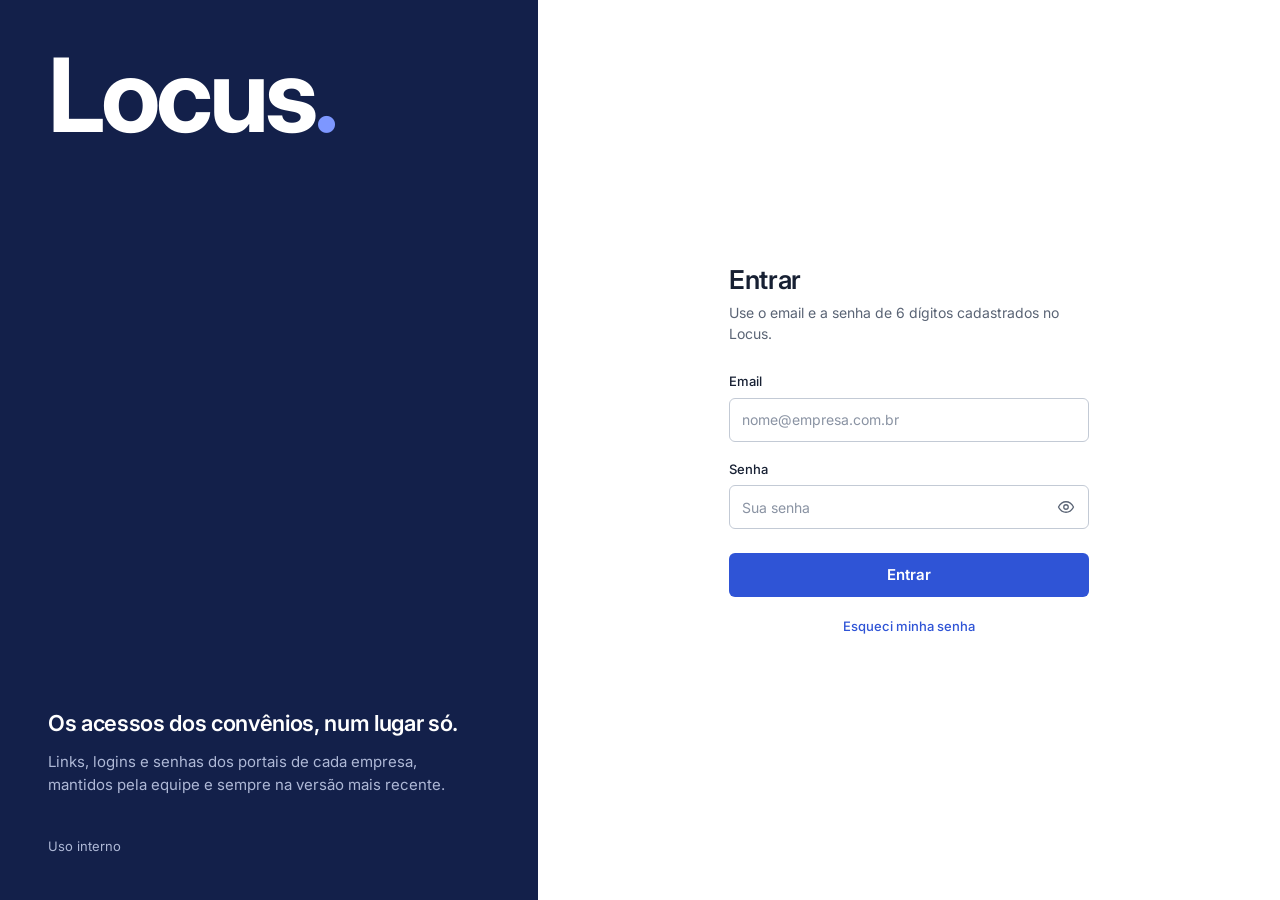
==== index.html @ 109dd5a6 "Add files via upload" ====
<!DOCTYPE html>
<html lang="pt-br">
<head>
  <meta charset="UTF-8" />
  <meta name="viewport" content="width=device-width, initial-scale=1" />
  <title>Entrar - Locus</title>
  <link rel="preconnect" href="https://fonts.googleapis.com">
  <link rel="preconnect" href="https://fonts.gstatic.com" crossorigin>
  <link href="https://fonts.googleapis.com/css2?family=Inter:wght@400;500;600;700&family=IBM+Plex+Mono:wght@400;500&display=swap" rel="stylesheet">
  <link rel="stylesheet" href="style.css" />
</head>

<body class="login-page">
  <aside class="auth-marca">
    <span class="logo">Locus<span class="logo-ponto">.</span></span>
    <div class="auth-marca-texto">
      <p class="auth-titulo">Os acessos dos convênios, num lugar só.</p>
      <p>Links, logins e senhas dos portais de cada empresa, mantidos pela equipe e sempre na versão mais recente.</p>
    </div>
    <p class="auth-rodape">Uso interno</p>
  </aside>

  <main class="auth-form">
    <div class="login-card">
      <h1>Entrar</h1>
      <p class="instrucao">Use o email e a senha de 6 dígitos cadastrados no Locus.</p>

      <label for="login">Email</label>
      <input type="email" id="login" placeholder="nome@empresa.com.br" autocomplete="username" />

      <label for="senha">Senha</label>
      <div class="senha-wrapper">
        <input type="password" id="senha" placeholder="Sua senha" autocomplete="current-password" />
        <button type="button" id="toggleSenha" class="olho" aria-label="Mostrar senha" aria-pressed="false">
            <svg class="icone-aberto" viewBox="0 0 24 24" fill="none" stroke="currentColor" stroke-width="1.7" stroke-linecap="round" stroke-linejoin="round" aria-hidden="true"><path d="M2 12s3.5-7 10-7 10 7 10 7-3.5 7-10 7S2 12 2 12z"/><circle cx="12" cy="12" r="3"/></svg>
            <svg class="icone-fechado" viewBox="0 0 24 24" fill="none" stroke="currentColor" stroke-width="1.7" stroke-linecap="round" stroke-linejoin="round" aria-hidden="true"><path d="M3 3l18 18"/><path d="M10.6 5.1A10.4 10.4 0 0 1 12 5c6.5 0 10 7 10 7a17.6 17.6 0 0 1-3.2 4.1M6.6 6.6C3.8 8.4 2 12 2 12s3.5 7 10 7a9.9 9.9 0 0 0 5.4-1.6"/><path d="M9.9 9.9a3 3 0 0 0 4.2 4.2"/></svg>
          </button>
      </div>

      <button id="btnEntrar" type="button" class="btn-primario">Entrar</button>
      <p id="msg" class="msg-feedback erro" role="alert" aria-live="assertive"></p>

      <a href="recuperar-senha.html" class="link-secundario">Esqueci minha senha</a>
    </div>
  </main>

  <script src="js/lib/supabase-2.116.0.js"></script>
  <script src="js/supabase.js"></script>
  <script src="js/login.js"></script>
</body>
</html>
---- style.css ----
/* =================================================================
   LOCUS — ESTILOS
   Um único sistema de cores, tipos e medidas para todas as telas.
   Os nomes de classe que o dashboard.js cria ou usa (btn-verde,
   chamado-item, status-badge, acesso-extra-card etc.) foram mantidos;
   só a aparência mudou.
================================================================= */

:root {
  /* Superfícies */
  --tinta:        #13204A;   /* sidebar e painel da marca */
  --tinta-2:      #1D2D63;   /* hover na sidebar */
  --tinta-texto:  #AEB8D6;   /* texto secundário sobre a tinta */
  --fundo:        #F4F6F9;   /* área de trabalho */
  --superficie:   #FFFFFF;
  --superficie-2: #F8F9FB;   /* faixas e cabeçalhos dentro de cartões */

  /* Linhas */
  --borda:        #DCE1E8;
  --borda-forte:  #C3CAD5;

  /* Texto */
  --texto:        #172033;
  --texto-2:      #5A6475;
  --texto-3:      #8A93A3;

  /* Marca e ação principal */
  --azul:         #2F54D6;
  --azul-escuro:  #2443B3;
  --azul-claro:   #EEF2FD;
  --azul-sobre-tinta: #7D97FF;

  /* Status (só para significado, nunca decoração) */
  --verde:        #177245;  --verde-fundo:    #E7F5EC;
  --ambar:        #975A00;  --ambar-fundo:    #FDF3DC;  --ambar-borda: #E9A23B;
  --vermelho:     #B42318;  --vermelho-fundo: #FDECEA;
  --cinza:        #555E6E;  --cinza-fundo:    #EEF0F3;

  /* Tipo */
  --fonte:  "Inter", system-ui, -apple-system, "Segoe UI", Roboto, sans-serif;
  --mono:   "IBM Plex Mono", ui-monospace, "SF Mono", Menlo, Consolas, monospace;

  /* Raios: hierarquia, não um valor só para tudo */
  --raio-p: 6px;    /* campos e botões */
  --raio-m: 10px;   /* cartões */
  --raio-g: 14px;   /* modais */

  --foco: 0 0 0 3px rgba(47, 84, 214, 0.28);
}

*, *::before, *::after { box-sizing: border-box; }

html { -webkit-text-size-adjust: 100%; }

body {
  margin: 0;
  font-family: var(--fonte);
  font-size: 14px;
  line-height: 1.5;
  color: var(--texto);
  background: var(--fundo);
  -webkit-font-smoothing: antialiased;
}

h1, h2, h3 { margin: 0; font-weight: 600; letter-spacing: -0.01em; line-height: 1.25; }

a { color: var(--azul); }

[hidden] { display: none !important; }

:focus-visible { outline: none; box-shadow: var(--foco); }

.visualmente-oculto {
  position: absolute; width: 1px; height: 1px; overflow: hidden;
  clip: rect(0 0 0 0); white-space: nowrap;
}

/* =================================================================
   LOGO
================================================================= */
.logo {
  font-family: var(--fonte);
  font-weight: 700;
  letter-spacing: -0.04em;
  line-height: 1;
  color: #fff;
  text-decoration: none;
}
.logo-ponto { color: var(--azul-sobre-tinta); }

/* =================================================================
   CAMPOS DE FORMULÁRIO (todas as telas)
================================================================= */
input[type="text"],
input[type="email"],
input[type="password"],
select,
textarea {
  width: 100%;
  min-height: 40px;
  padding: 9px 12px;
  font: inherit;
  font-size: 14px;
  color: var(--texto);
  background-color: var(--superficie);
  border: 1px solid var(--borda-forte);
  border-radius: var(--raio-p);
  transition: border-color .15s ease, box-shadow .15s ease;
}
textarea { resize: vertical; line-height: 1.45; }

input::placeholder, textarea::placeholder { color: var(--texto-3); }

input:hover:not(:disabled),
select:hover:not(:disabled),
textarea:hover:not(:disabled) { border-color: var(--texto-3); }

input:focus, select:focus, textarea:focus {
  outline: none;
  border-color: var(--azul);
  box-shadow: var(--foco);
}

input:disabled, select:disabled, textarea:disabled {
  background-color: var(--superficie-2);
  color: var(--texto-3);
  cursor: not-allowed;
}

select {
  cursor: pointer;
  -webkit-appearance: none;
  appearance: none;
  padding-right: 36px;
  background-image: url("data:image/svg+xml;utf8,<svg xmlns='http://www.w3.org/2000/svg' width='12' height='8' viewBox='0 0 12 8'><path d='M1 1.5l5 5 5-5' stroke='%235A6475' stroke-width='1.6' fill='none' stroke-linecap='round' stroke-linejoin='round'/></svg>");
  background-repeat: no-repeat;
  background-position: right 12px center;
}

input[type="checkbox"] {
  width: 16px; height: 16px; margin: 0;
  accent-color: var(--azul);
  cursor: pointer;
}

label { font-size: 13px; font-weight: 500; color: var(--texto); }

/* =================================================================
   BOTÕES
   Os nomes antigos continuam (o JS cria botões com eles):
   .btn-verde    → ação principal (agora azul da marca)
   .btn-cinza    → ação neutra (branco com borda)
   .btn-vermelho → ação destrutiva (contorno vermelho)
================================================================= */
.btn-verde,
.btn-cinza,
.btn-vermelho,
.btn-primario {
  display: inline-flex;
  align-items: center;
  justify-content: center;
  gap: 6px;
  min-height: 40px;
  padding: 0 16px;
  font: inherit;
  font-size: 14px;
  font-weight: 600;
  border-radius: var(--raio-p);
  border: 1px solid transparent;
  cursor: pointer;
  white-space: nowrap;
  transition: background-color .15s ease, border-color .15s ease, color .15s ease;
}

.btn-verde,
.btn-primario {
  background-color: var(--azul);
  color: #fff;
}
.btn-verde:hover:not(:disabled),
.btn-primario:hover:not(:disabled) { background-color: var(--azul-escuro); }

.btn-cinza {
  background-color: var(--superficie);
  color: var(--texto);
  border-color: var(--borda-forte);
}
.btn-cinza:hover:not(:disabled) { background-color: var(--superficie-2); border-color: var(--texto-3); }

.btn-vermelho {
  background-color: var(--superficie);
  color: var(--vermelho);
  border-color: #EBB6B0;
}
.btn-vermelho:hover:not(:disabled) { background-color: var(--vermelho-fundo); border-color: var(--vermelho); }

.btn-verde:disabled,
.btn-primario:disabled,
.btn-cinza:disabled,
.btn-vermelho:disabled {
  background-color: var(--cinza-fundo);
  color: var(--texto-3);
  border-color: transparent;
  cursor: not-allowed;
}

.btn-small { min-height: 32px; padding: 0 12px; font-size: 13px; }

/* Onde o JS cria vários .btn-verde juntos, só o primeiro fica como ação
   principal; os demais viram secundários para não competir entre si. */
.chamado-acoes .btn-verde ~ .btn-verde,
.subsecao-header .btn-verde,
.btn-solicitar-extra.btn-verde {
  background-color: var(--superficie);
  color: var(--texto);
  border-color: var(--borda-forte);
}
.chamado-acoes .btn-verde ~ .btn-verde:hover:not(:disabled),
.subsecao-header .btn-verde:hover:not(:disabled),
.btn-solicitar-extra.btn-verde:hover:not(:disabled) {
  background-color: var(--superficie-2);
  border-color: var(--texto-3);
}

/* Botão só com ícone, para copiar */
.btn-copy {
  display: inline-flex;
  align-items: center;
  justify-content: center;
  position: relative;
  width: 32px;
  height: 32px;
  padding: 0;
  color: var(--texto-2);
  background: transparent;
  border: 1px solid transparent;
  border-radius: var(--raio-p);
  cursor: pointer;
  transition: background-color .15s ease, color .15s ease;
}
.btn-copy:hover:not(:disabled) { background: var(--cinza-fundo); color: var(--texto); }
.btn-copy:disabled { opacity: .4; cursor: not-allowed; }
.btn-copy .icon-copy { width: 17px; height: 17px; }

/* Confirmação de cópia (classe posta pelo layout.js) */
.btn-copy.copiado { color: var(--verde); background: var(--verde-fundo); }
.btn-copy.copiado::after {
  content: "Copiado";
  position: absolute;
  bottom: calc(100% + 6px);
  right: 0;
  padding: 3px 8px;
  font-size: 12px;
  font-weight: 500;
  color: #fff;
  background: var(--tinta);
  border-radius: 4px;
  white-space: nowrap;
  pointer-events: none;
}

/* Link com cara de botão de texto (voltar, cancelar revisão) */
.link-secundario,
.link-cancelar {
  display: inline;
  padding: 0;
  font: inherit;
  font-size: 13px;
  font-weight: 500;
  color: var(--azul);
  background: none;
  border: none;
  text-decoration: none;
  cursor: pointer;
}
.link-secundario:hover,
.link-cancelar:hover { text-decoration: underline; }
.link-cancelar { margin-left: 6px; }

/* =================================================================
   MENSAGENS
================================================================= */
.painel-aviso { color: var(--texto-2); font-size: 13px; margin: 0; }

.msg-feedback {
  margin: 12px 0 0;
  font-size: 13px;
  font-weight: 500;
  color: var(--verde);
  min-height: 18px;
}
.msg-feedback.erro { color: var(--vermelho); }
.msg-feedback:empty { min-height: 0; margin: 0; }

.obrigatorio { color: var(--vermelho); }

/* =================================================================
   LOGIN E TELAS DE SENHA — layout dividido
================================================================= */
.login-page {
  min-height: 100vh;
  min-height: 100dvh;
  display: grid;
  grid-template-columns: minmax(340px, 42%) 1fr;
  background: var(--superficie);
}

.auth-marca {
  display: flex;
  flex-direction: column;
  gap: 40px;
  padding: 44px 48px;
  background: var(--tinta);
  color: #fff;
}
.auth-marca-texto { max-width: 26rem; margin-top: auto; }
.auth-titulo {
  margin: 0 0 12px;
  font-size: 22px;
  font-weight: 600;
  line-height: 1.3;
  letter-spacing: -0.015em;
}
.auth-marca-texto p:not(.auth-titulo) {
  margin: 0;
  font-size: 15px;
  line-height: 1.55;
  color: var(--tinta-texto);
}
.auth-marca .logo { font-size: clamp(64px, 8vw, 116px); }
.auth-rodape { margin: 0; font-size: 13px; color: var(--tinta-texto); }

.auth-form {
  display: flex;
  align-items: center;
  justify-content: center;
  padding: 48px 24px;
}

.login-card { width: 100%; max-width: 360px; }

.login-card h1 { font-size: 26px; margin-bottom: 6px; }

.login-card .instrucao {
  margin: 0 0 28px;
  font-size: 14px;
  color: var(--texto-2);
}

.login-card label,
.login-card .campo-pin-label {
  display: block;
  margin: 18px 0 6px;
}
.login-card label:first-of-type { margin-top: 0; }

.login-card input { min-height: 44px; }

.login-card .btn-primario {
  width: 100%;
  min-height: 44px;
  margin-top: 24px;
  font-size: 15px;
}

.login-card .link-secundario {
  display: block;
  margin: 20px auto 0;
  text-align: center;
}

/* Campo de senha com botão de mostrar/ocultar */
.senha-wrapper { position: relative; }
.senha-wrapper input { padding-right: 46px; }

.olho {
  position: absolute;
  top: 50%;
  right: 6px;
  transform: translateY(-50%);
  display: inline-flex;
  align-items: center;
  justify-content: center;
  width: 34px;
  height: 34px;
  padding: 0;
  color: var(--texto-2);
  background: none;
  border: none;
  border-radius: var(--raio-p);
  cursor: pointer;
}
.olho:hover { background: var(--cinza-fundo); color: var(--texto); }
.olho svg { width: 18px; height: 18px; }
.olho .icone-fechado { display: none; }
.olho[aria-pressed="true"] .icone-aberto { display: none; }
.olho[aria-pressed="true"] .icone-fechado { display: block; }

/* PIN de 6 dígitos */
.login-card input.campo-pin {
  font-family: var(--mono);
  font-size: 20px;
  font-weight: 500;
  letter-spacing: 10px;
  text-indent: 10px;
  text-align: center;
}
.login-card input.campo-pin::placeholder { letter-spacing: 10px; color: var(--borda-forte); }

@media (max-width: 820px) {
  .login-page { grid-template-columns: 1fr; grid-template-rows: auto 1fr; }
  .auth-marca { padding: 22px 24px; flex-direction: row; align-items: center; }
  .auth-marca .logo { font-size: 34px; }
  .auth-marca-texto { display: none; }
  .auth-form { align-items: flex-start; padding: 36px 20px 48px; }
}

/* =================================================================
   DASHBOARD — estrutura
================================================================= */
.dashboard-page {
  display: grid;
  grid-template-columns: 236px minmax(0, 1fr);
  min-height: 100vh;
  min-height: 100dvh;
}

/* ---------- Sidebar ---------- */
.sidebar {
  position: sticky;
  top: 0;
  height: 100vh;
  height: 100dvh;
  display: flex;
  flex-direction: column;
  padding: 22px 14px 16px;
  background: var(--tinta);
  color: #fff;
}
.sidebar .logo { font-size: 30px; padding: 0 10px; margin-bottom: 32px; display: inline-block; }

.sidebar-nav { display: flex; flex-direction: column; gap: 2px; }

.nav-item {
  display: flex;
  align-items: center;
  gap: 10px;
  padding: 9px 10px;
  font-size: 14px;
  font-weight: 500;
  color: var(--tinta-texto);
  text-decoration: none;
  border-radius: var(--raio-p);
  transition: background-color .15s ease, color .15s ease;
}
.nav-item svg { width: 18px; height: 18px; flex: none; }
.nav-item:hover { background: var(--tinta-2); color: #fff; }
.nav-item.ativo { background: rgba(255, 255, 255, 0.1); color: #fff; }

.nav-badge {
  margin-left: auto;
  min-width: 20px;
  padding: 1px 7px;
  font-size: 12px;
  font-weight: 600;
  text-align: center;
  color: #fff;
  background: var(--azul);
  border-radius: 999px;
}

.sidebar-usuario {
  margin-top: auto;
  display: flex;
  align-items: center;
  gap: 10px;
  padding: 14px 6px 0;
  border-top: 1px solid rgba(255, 255, 255, 0.1);
}
.avatar {
  display: inline-flex;
  align-items: center;
  justify-content: center;
  flex: none;
  width: 32px;
  height: 32px;
  font-size: 13px;
  font-weight: 600;
  color: var(--tinta);
  background: #C9D4F5;
  border-radius: 50%;
}
.avatar:empty { visibility: hidden; }
.sidebar-usuario-texto { min-width: 0; display: flex; flex-direction: column; }
.usuario-logado {
  font-size: 13px;
  font-weight: 600;
  color: #fff;
  overflow: hidden;
  text-overflow: ellipsis;
  white-space: nowrap;
}
.usuario-papel { font-size: 12px; color: var(--tinta-texto); }

.btn-sair {
  margin-left: auto;
  flex: none;
  padding: 6px 10px;
  font: inherit;
  font-size: 13px;
  font-weight: 500;
  color: var(--tinta-texto);
  background: none;
  border: 1px solid rgba(255, 255, 255, 0.16);
  border-radius: var(--raio-p);
  cursor: pointer;
}
.btn-sair:hover { color: #fff; border-color: rgba(255, 255, 255, 0.4); }

/* ---------- Área principal ---------- */
.dashboard-container {
  width: 100%;
  max-width: 980px;
  padding: 40px 48px 80px;
}

.secao { scroll-margin-top: 24px; }
.secao + .secao { margin-top: 56px; }

.secao-cabecalho {
  display: flex;
  align-items: flex-end;
  justify-content: space-between;
  gap: 16px;
  flex-wrap: wrap;
  margin-bottom: 24px;
}
.secao-titulo { font-size: 24px; }
.secao-cabecalho .painel-aviso { margin-top: 4px; max-width: 34rem; }

/* O botão de criar/solicitar cadastro fica no cabeçalho */
.caixa-cadastro-usuario { display: flex; }
.caixa-cadastro-usuario .btn-verde { min-height: 38px; }

/* =================================================================
   CONSULTA DE CONVÊNIOS
================================================================= */
.filtros-linha {
  display: grid;
  grid-template-columns: 1fr 1fr;
  gap: 16px;
  margin-bottom: 20px;
}
.filtro label { display: block; margin-bottom: 6px; }

/* A ficha do convênio: o único cartão da seção */
.dados-convenio {
  background: var(--superficie);
  border: 1px solid var(--borda);
  border-radius: var(--raio-m);
}

.convenio-cabecalho {
  display: flex;
  align-items: flex-start;
  justify-content: space-between;
  gap: 16px;
  padding: 22px 24px 18px;
}
.convenio-empresa {
  margin: 0 0 4px;
  font-size: 13px;
  font-weight: 500;
  color: var(--texto-2);
}
.convenio-nome { font-size: 22px; word-break: break-word; }

/* Estado vazio: antes de escolher o convênio */
.vazio-msg {
  display: none;
  padding: 48px 24px;
  text-align: center;
  color: var(--texto-2);
}
.vazio-msg svg { width: 28px; height: 28px; color: var(--texto-3); margin-bottom: 10px; }
.vazio-msg p { margin: 0 auto; max-width: 22rem; }
.dados-convenio.sem-selecao .vazio-msg { display: block; }
.dados-convenio.sem-selecao .convenio-cabecalho,
.dados-convenio.sem-selecao .acesso-principal { display: none; }

/* ---------- Linhas de credencial (card principal e acessos extras) ---------- */
.acesso-extra-card {
  background: var(--superficie);
  border: 1px solid var(--borda);
  border-radius: var(--raio-m);
  overflow: hidden;
}
.acesso-principal {
  border: 0;
  border-top: 1px solid var(--borda);
  border-radius: 0 0 var(--raio-m) var(--raio-m);
}

.acesso-extra-card > p:not(.acesso-extra-titulo) {
  display: grid;
  grid-template-columns: 7.5rem minmax(0, 1fr) 32px;
  align-items: center;
  gap: 12px;
  min-height: 52px;
  margin: 0;
  padding: 8px 16px 8px 24px;
  border-top: 1px solid var(--borda);
}
.acesso-extra-card > p:not(.acesso-extra-titulo):first-child,
.acesso-extra-titulo[hidden] + p { border-top: 0 !important; }

.acesso-extra-card > p > strong {
  font-size: 13px;
  font-weight: 500;
  color: var(--texto-2);
}

/* Login e senha em fonte monoespaçada: evita confundir l/1/I e O/0 */
.acesso-extra-card > p > span {
  font-family: var(--mono);
  font-size: 15px;
  color: var(--texto);
  word-break: break-all;
}
#outObservacao {
  font-family: var(--fonte);
  font-size: 14px;
  word-break: normal;
  color: var(--texto-2);
}

.acesso-extra-card > p > a,
#outLink {
  overflow: hidden;
  text-overflow: ellipsis;
  white-space: nowrap;
  font-weight: 500;
  color: var(--azul);
  text-decoration: none;
}
.acesso-extra-card > p > a:hover { text-decoration: underline; }

#outLink.link-desabilitado,
#outLink[aria-disabled="true"] {
  color: var(--texto-3);
  pointer-events: none;
  cursor: default;
}

.acesso-extra-titulo {
  margin: 0;
  padding: 12px 24px;
  font-size: 13px;
  font-weight: 600;
  color: var(--texto);
  background: var(--superficie-2);
}

.btn-solicitar-extra { margin: 4px 24px 16px; }

/* ---------- Outros acessos ---------- */
.outros-acessos { margin-top: 28px; }
.outros-titulo { font-size: 15px; margin-bottom: 12px; }
#listaOutrosAcessos { display: flex; flex-direction: column; gap: 12px; }

/* =================================================================
   PAINÉIS RECOLHÍVEIS (Chamados / Usuários)
================================================================= */
details.painel-admin > summary {
  list-style: none;
  cursor: pointer;
  display: flex;
  align-items: center;
  gap: 10px;
  padding: 4px 0;
  border-radius: var(--raio-p);
}
details.painel-admin > summary::-webkit-details-marker { display: none; }

details.painel-admin > summary h2 {
  display: inline-flex;
  align-items: center;
  gap: 10px;
  font-size: 20px;
}
details.painel-admin > summary::before {
  content: "";
  flex: none;
  width: 8px;
  height: 8px;
  margin: 0 4px 0 2px;
  border-right: 2px solid var(--texto-2);
  border-bottom: 2px solid var(--texto-2);
  transform: rotate(-45deg);
  transition: transform .15s ease;
}
details.painel-admin[open] > summary::before { transform: rotate(45deg); }
details.painel-admin > summary:hover h2 { color: var(--azul); }

.painel-corpo { padding-top: 16px; }
.painel-corpo > .painel-aviso { margin-bottom: 16px; }

.badge {
  min-width: 22px;
  padding: 2px 8px;
  font-size: 12px;
  font-weight: 600;
  text-align: center;
  color: #fff;
  background: var(--azul);
  border-radius: 999px;
}

@keyframes badge-pulso {
  0%   { box-shadow: 0 0 0 0 rgba(47, 84, 214, 0.5); }
  100% { box-shadow: 0 0 0 9px rgba(47, 84, 214, 0); }
}
.badge-novo { animation: badge-pulso 0.9s ease-out 2; }

/* ---------- Filtros de status ---------- */
.filtros-chamados {
  display: inline-flex;
  flex-wrap: wrap;
  gap: 2px;
  padding: 3px;
  margin-bottom: 16px;
  background: var(--cinza-fundo);
  border-radius: 8px;
}
.filtro-chamado {
  display: inline-flex;
  align-items: center;
  gap: 8px;
  padding: 6px 12px;
  font: inherit;
  font-size: 13px;
  font-weight: 500;
  color: var(--texto-2);
  background: transparent;
  border: 0;
  border-radius: var(--raio-p);
  cursor: pointer;
}
.filtro-chamado:hover { color: var(--texto); }
.filtro-chamado.ativo {
  color: var(--texto);
  background: var(--superficie);
  box-shadow: 0 1px 2px rgba(19, 32, 74, 0.12);
}
.filtro-contador {
  min-width: 18px;
  padding: 0 6px;
  font-size: 12px;
  font-variant-numeric: tabular-nums;
  text-align: center;
  color: var(--texto-2);
  background: rgba(19, 32, 74, 0.07);
  border-radius: 999px;
}
.filtro-chamado.ativo .filtro-contador { background: var(--azul-claro); color: var(--azul); }

/* ---------- Listas (chamados e usuários) ---------- */
.lista-chamados,
.lista-usuarios {
  background: var(--superficie);
  border: 1px solid var(--borda);
  border-radius: var(--raio-m);
  overflow: hidden;
}
.lista-chamados > .painel-aviso,
.lista-usuarios > .painel-aviso,
.lista-chamados > .msg-feedback,
.lista-usuarios > .msg-feedback { padding: 20px 24px; margin: 0; }

.chamado-item {
  display: flex;
  align-items: flex-start;
  justify-content: space-between;
  gap: 20px;
  flex-wrap: wrap;
  padding: 16px 20px 16px 24px;
}
.chamado-item + .chamado-item { border-top: 1px solid var(--borda); }
.lista-usuarios .chamado-item { align-items: center; padding-top: 12px; padding-bottom: 12px; }

.chamado-info { min-width: 0; flex: 1 1 320px; }
.chamado-info p { margin: 0 0 4px; font-size: 14px; }
.chamado-info p:last-child { margin-bottom: 0; }

.chamado-diff { color: var(--texto); font-size: 13px !important; }
.chamado-data { color: var(--texto-3); font-size: 12px !important; margin-top: 8px !important; }

.chamado-acoes {
  display: flex;
  align-items: center;
  gap: 8px;
  flex-wrap: wrap;
}

.chamado-tipo-selo,
.chamado-acesso-titulo {
  display: inline-block;
  margin: 4px 6px 6px 0 !important;
  padding: 1px 8px;
  font-size: 12px !important;
  font-weight: 500;
  border-radius: 4px;
}
.chamado-tipo-selo.tipo-edicao        { background: var(--cinza-fundo); color: var(--cinza); }
.chamado-tipo-selo.tipo-novo_convenio { background: var(--verde-fundo); color: var(--verde); }
.chamado-tipo-selo.tipo-novo_acesso   { background: var(--azul-claro);  color: var(--azul); }
.chamado-acesso-titulo { background: transparent; color: var(--texto-2); border: 1px solid var(--borda); }

.chamado-justificativa { color: var(--texto-2) !important; font-size: 13px !important; }
.chamado-recusa        { color: var(--vermelho) !important; font-size: 13px !important; }

.status-badge {
  display: inline-flex;
  align-items: center;
  gap: 6px;
  padding: 3px 10px 3px 8px;
  font-size: 12px;
  font-weight: 600;
  border-radius: 999px;
  white-space: nowrap;
}
.status-badge::before {
  content: "";
  width: 6px;
  height: 6px;
  border-radius: 50%;
  background: currentColor;
}
.status-badge.status-aberto    { background: var(--ambar-fundo); color: var(--ambar); }
.status-badge.status-concluido { background: var(--verde-fundo); color: var(--verde); }
.status-badge.status-recusado  { background: var(--cinza-fundo); color: var(--cinza); }

.select-tipo-usuario { width: auto; min-height: 34px; font-size: 13px; }

/* =================================================================
   MODAIS
================================================================= */
.modal-overlay {
  position: fixed;
  inset: 0;
  z-index: 1000;
  display: flex;
  align-items: center;
  justify-content: center;
  padding: 20px;
  background: rgba(19, 32, 74, 0.45);
}

.modal-card {
  width: 420px;
  max-width: 100%;
  max-height: 90vh;
  overflow-y: auto;
  padding: 28px;
  background: var(--superficie);
  border-radius: var(--raio-g);
  box-shadow: 0 24px 60px rgba(19, 32, 74, 0.28);
}
.modal-card-xl { width: 820px; }
.modal-card-largo { width: 520px; }

.modal-card h2 { font-size: 20px; margin-bottom: 8px; }
.modal-card > .painel-aviso { margin-bottom: 16px; line-height: 1.6; }

.modal-header {
  display: flex;
  align-items: flex-start;
  justify-content: space-between;
  gap: 12px;
  margin-bottom: 6px;
}
.modal-header h2 { margin: 0; }

.modal-fechar {
  flex: none;
  width: 32px;
  height: 32px;
  margin: -4px -6px 0 0;
  font-size: 22px;
  line-height: 1;
  color: var(--texto-2);
  background: none;
  border: 0;
  border-radius: var(--raio-p);
  cursor: pointer;
}
.modal-fechar:hover { background: var(--cinza-fundo); color: var(--texto); }

.modal-campo { margin-bottom: 16px; }
.modal-campo > label:not(.checkbox-label) { display: block; margin-bottom: 6px; }

.checkbox-label {
  display: flex;
  align-items: center;
  gap: 8px;
  margin-bottom: 8px;
  cursor: pointer;
}
.valor-atual { font-weight: 400; font-size: 12px; color: var(--texto-3); }

.modal-botoes,
.caixa-botoes-linha {
  display: flex;
  flex-wrap: wrap;
  justify-content: flex-end;
  gap: 10px;
  margin-top: 24px;
  padding-top: 20px;
  border-top: 1px solid var(--borda);
}
/* Excluir fica sozinho à esquerda, longe do Salvar */
.caixa-botoes-linha #btnExcluirConvenio { order: -1; margin-right: auto; }
.caixa-botoes-linha #btnSalvarConvenio,
.caixa-botoes-linha #btnCriarConvenio { order: 2; }

.form-grid,
.modal-form-grid {
  display: grid;
  grid-template-columns: 1fr 1fr;
  gap: 16px 20px;
  margin-top: 8px;
}
.modal-form-grid { gap: 0 20px; }
.campo { display: flex; flex-direction: column; }
.campo label { margin-bottom: 6px; }
.campo-full,
.modal-campo-full,
.modal-form-grid .modal-campo-full { grid-column: 1 / -1; }

.campo-maiusculo { text-transform: uppercase; }

/* Acessos adicionais nos modais */
.subsecao-acessos {
  margin-top: 28px;
  padding-top: 20px;
  border-top: 1px solid var(--borda);
}
.subsecao-header {
  display: flex;
  align-items: center;
  justify-content: space-between;
  gap: 12px;
  margin-bottom: 6px;
}
.subsecao-header h3 { font-size: 15px; }
.subsecao-acessos > .painel-aviso { margin-bottom: 14px; }

.acesso-extra-linha {
  display: grid;
  grid-template-columns: 1.1fr 1.3fr 1fr 1fr auto;
  gap: 8px;
  align-items: center;
  margin-bottom: 8px;
}
.acesso-extra-linha input { min-height: 36px; padding: 7px 10px; font-size: 13px; }

/* Revisão de chamado */
.aviso-revisao {
  margin: 0 0 18px;
  padding: 12px 14px;
  font-size: 13px;
  line-height: 1.55;
  color: var(--texto);
  background: var(--azul-claro);
  border: 1px solid #C9D4F5;
  border-radius: var(--raio-p);
}
.campo-alterando input,
.campo-alterando textarea,
.acesso-extra-linha input.ae-alterando {
  border-color: var(--ambar-borda) !important;
  background: #FFFBF2;
  box-shadow: 0 0 0 3px rgba(233, 162, 59, 0.2);
}
.campo-alterando label::after {
  content: " · pedido no chamado";
  font-weight: 400;
  font-size: 12px;
  color: var(--ambar);
}

/* Detecção no cadastro: convênio novo / acesso adicional / duplicado */
.cad-deteccao {
  margin: -4px 0 16px;
  padding: 10px 12px;
  font-size: 13px;
  border-radius: var(--raio-p);
  border: 1px solid transparent;
}
.cad-deteccao.cad-novo       { background: var(--verde-fundo); color: var(--verde); border-color: #BFE3CC; }
.cad-deteccao.cad-existente  { background: var(--azul-claro);  color: var(--azul);  border-color: #C9D4F5; }
.cad-deteccao.cad-duplicado  { background: var(--ambar-fundo); color: var(--ambar); border-color: #F1CD8C; }

/* =================================================================
   AVISO DE ATUALIZAÇÃO EM TEMPO REAL
================================================================= */
.aviso-atualizacao {
  position: fixed;
  right: 24px;
  bottom: 24px;
  z-index: 60;
  max-width: 340px;
  padding: 12px 16px;
  font-size: 13px;
  line-height: 1.45;
  color: #fff;
  background: var(--tinta);
  border-radius: var(--raio-m);
  box-shadow: 0 12px 32px rgba(19, 32, 74, 0.3);
  animation: aviso-entrada .2s ease-out;
}
@keyframes aviso-entrada {
  from { opacity: 0; transform: translateY(8px); }
  to   { opacity: 1; transform: none; }
}

hr { border: 0; border-top: 1px solid var(--borda); margin: 24px 0; }

/* =================================================================
   RESPONSIVO
================================================================= */
@media (max-width: 900px) {
  .dashboard-page { grid-template-columns: 1fr; }

  /* Sidebar vira barra no topo */
  .sidebar {
    position: sticky;
    z-index: 50;
    height: auto;
    flex-direction: row;
    align-items: center;
    gap: 12px;
    padding: 10px 14px;
  }
  .sidebar .logo { font-size: 24px; margin: 0; padding: 0 4px; }
  .sidebar-nav {
    flex-direction: row;
    flex: 1;
    min-width: 0;
    overflow-x: auto;
    scrollbar-width: none;
  }
  .nav-item { padding: 7px 10px; white-space: nowrap; }
  .nav-item svg { display: none; }
  .sidebar-usuario { margin: 0; padding: 0; border: 0; }
  .sidebar-usuario-texto, .avatar { display: none; }

  .secao { scroll-margin-top: 76px; }
  .dashboard-container { padding: 28px 20px 64px; }
}

@media (max-width: 640px) {
  .filtros-linha,
  .form-grid,
  .modal-form-grid { grid-template-columns: 1fr; }
  .acesso-extra-linha { grid-template-columns: 1fr; padding-bottom: 12px; border-bottom: 1px solid var(--borda); }
  .acesso-extra-card > p:not(.acesso-extra-titulo) {
    grid-template-columns: minmax(0, 1fr) 32px;
    row-gap: 2px;
    padding-left: 16px;
  }
  .acesso-extra-card > p > strong { grid-column: 1 / -1; }
  .convenio-cabecalho { flex-direction: column; padding: 18px 16px; }
  .acesso-extra-titulo { padding: 12px 16px; }
  .btn-solicitar-extra { margin: 4px 16px 16px; }
  .modal-card { padding: 22px 18px; }
  .caixa-botoes-linha #btnExcluirConvenio { margin-right: 0; }
  .aviso-atualizacao { left: 16px; right: 16px; max-width: none; }
}

@media (prefers-reduced-motion: reduce) {
  *, *::before, *::after { animation: none !important; transition: none !important; scroll-behavior: auto !important; }
}
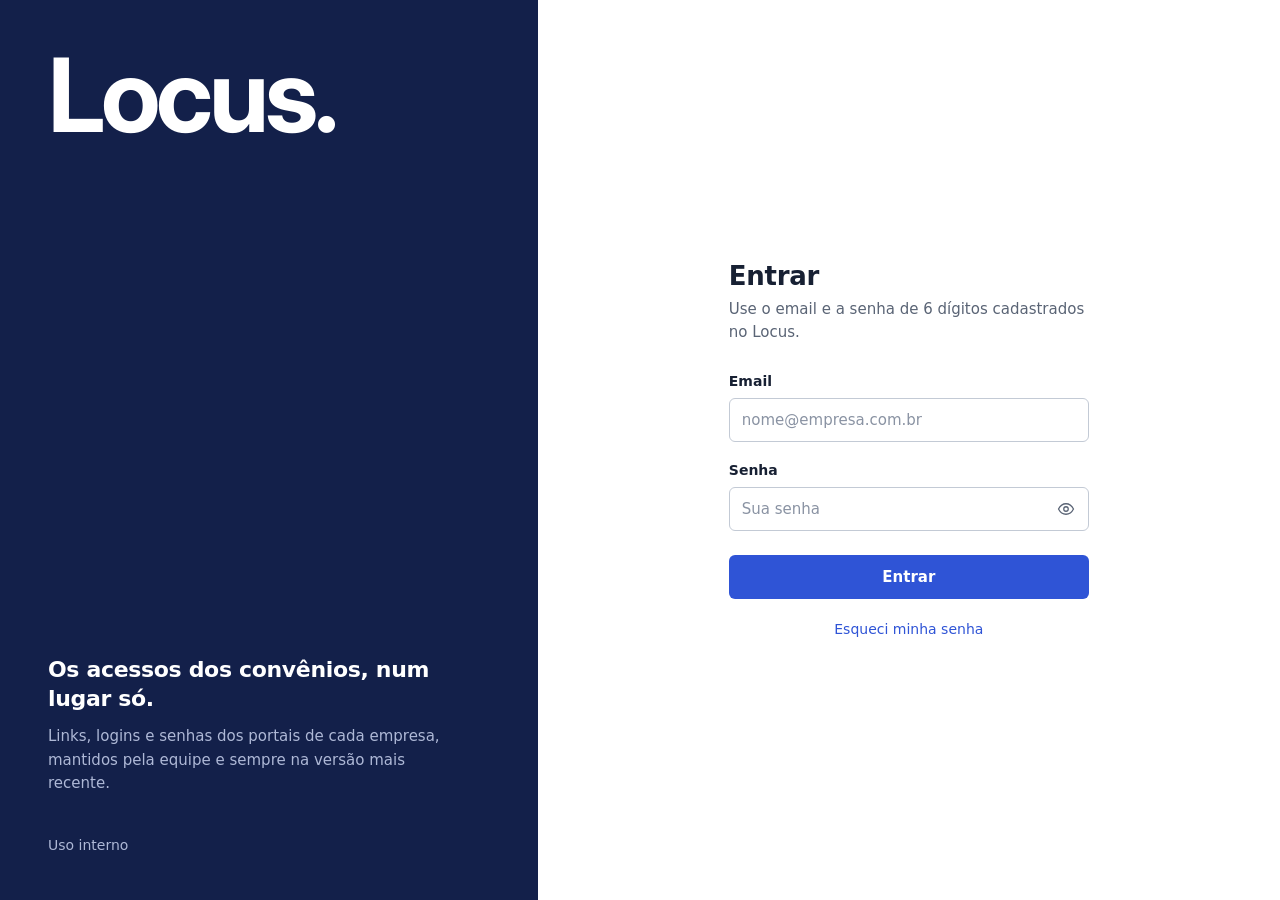
==== commit d35c5b27: "Add files via upload" ====
--- a/index.html
+++ b/index.html
@@ -1,51 +1,51 @@
-<!DOCTYPE html>
-<html lang="pt-br">
-<head>
-  <meta charset="UTF-8" />
-  <meta name="viewport" content="width=device-width, initial-scale=1" />
-  <title>Entrar - Locus</title>
-  <link rel="preconnect" href="https://fonts.googleapis.com">
-  <link rel="preconnect" href="https://fonts.gstatic.com" crossorigin>
-  <link href="https://fonts.googleapis.com/css2?family=Inter:wght@400;500;600;700&family=IBM+Plex+Mono:wght@400;500&display=swap" rel="stylesheet">
-  <link rel="stylesheet" href="style.css" />
-</head>
-
-<body class="login-page">
-  <aside class="auth-marca">
-    <span class="logo">Locus<span class="logo-ponto">.</span></span>
-    <div class="auth-marca-texto">
-      <p class="auth-titulo">Os acessos dos convênios, num lugar só.</p>
-      <p>Links, logins e senhas dos portais de cada empresa, mantidos pela equipe e sempre na versão mais recente.</p>
-    </div>
-    <p class="auth-rodape">Uso interno</p>
-  </aside>
-
-  <main class="auth-form">
-    <div class="login-card">
-      <h1>Entrar</h1>
-      <p class="instrucao">Use o email e a senha de 6 dígitos cadastrados no Locus.</p>
-
-      <label for="login">Email</label>
-      <input type="email" id="login" placeholder="nome@empresa.com.br" autocomplete="username" />
-
-      <label for="senha">Senha</label>
-      <div class="senha-wrapper">
-        <input type="password" id="senha" placeholder="Sua senha" autocomplete="current-password" />
-        <button type="button" id="toggleSenha" class="olho" aria-label="Mostrar senha" aria-pressed="false">
-            <svg class="icone-aberto" viewBox="0 0 24 24" fill="none" stroke="currentColor" stroke-width="1.7" stroke-linecap="round" stroke-linejoin="round" aria-hidden="true"><path d="M2 12s3.5-7 10-7 10 7 10 7-3.5 7-10 7S2 12 2 12z"/><circle cx="12" cy="12" r="3"/></svg>
-            <svg class="icone-fechado" viewBox="0 0 24 24" fill="none" stroke="currentColor" stroke-width="1.7" stroke-linecap="round" stroke-linejoin="round" aria-hidden="true"><path d="M3 3l18 18"/><path d="M10.6 5.1A10.4 10.4 0 0 1 12 5c6.5 0 10 7 10 7a17.6 17.6 0 0 1-3.2 4.1M6.6 6.6C3.8 8.4 2 12 2 12s3.5 7 10 7a9.9 9.9 0 0 0 5.4-1.6"/><path d="M9.9 9.9a3 3 0 0 0 4.2 4.2"/></svg>
-          </button>
-      </div>
-
-      <button id="btnEntrar" type="button" class="btn-primario">Entrar</button>
-      <p id="msg" class="msg-feedback erro" role="alert" aria-live="assertive"></p>
-
-      <a href="recuperar-senha.html" class="link-secundario">Esqueci minha senha</a>
-    </div>
-  </main>
-
-  <script src="js/lib/supabase-2.116.0.js"></script>
-  <script src="js/supabase.js"></script>
-  <script src="js/login.js"></script>
-</body>
-</html>
+<!DOCTYPE html>
+<html lang="pt-br">
+<head>
+  <meta charset="UTF-8" />
+  <meta name="viewport" content="width=device-width, initial-scale=1" />
+  <title>Entrar - Locus</title>
+  <link rel="preconnect" href="https://fonts.googleapis.com">
+  <link rel="preconnect" href="https://fonts.gstatic.com" crossorigin>
+  <link href="https://fonts.googleapis.com/css2?family=Inter:wght@400;500;600;700&family=IBM+Plex+Mono:wght@400;500&display=swap" rel="stylesheet">
+  <link rel="stylesheet" href="style.css" />
+</head>
+
+<body class="login-page">
+  <aside class="auth-marca">
+    <span class="logo">Locus<span class="logo-ponto">.</span></span>
+    <div class="auth-marca-texto">
+      <p class="auth-titulo">Os acessos dos convênios, num lugar só.</p>
+      <p>Links, logins e senhas dos portais de cada empresa, mantidos pela equipe e sempre na versão mais recente.</p>
+    </div>
+    <p class="auth-rodape">Uso interno</p>
+  </aside>
+
+  <main class="auth-form">
+    <div class="login-card">
+      <h1>Entrar</h1>
+      <p class="instrucao">Use o email e a senha de 6 dígitos cadastrados no Locus.</p>
+
+      <label for="login">Email</label>
+      <input type="email" id="login" placeholder="nome@empresa.com.br" autocomplete="username" />
+
+      <label for="senha">Senha</label>
+      <div class="senha-wrapper">
+        <input type="password" id="senha" placeholder="Sua senha" autocomplete="current-password" />
+        <button type="button" id="toggleSenha" class="olho" aria-label="Mostrar senha" aria-pressed="false">
+            <svg class="icone-aberto" viewBox="0 0 24 24" fill="none" stroke="currentColor" stroke-width="1.7" stroke-linecap="round" stroke-linejoin="round" aria-hidden="true"><path d="M2 12s3.5-7 10-7 10 7 10 7-3.5 7-10 7S2 12 2 12z"/><circle cx="12" cy="12" r="3"/></svg>
+            <svg class="icone-fechado" viewBox="0 0 24 24" fill="none" stroke="currentColor" stroke-width="1.7" stroke-linecap="round" stroke-linejoin="round" aria-hidden="true"><path d="M3 3l18 18"/><path d="M10.6 5.1A10.4 10.4 0 0 1 12 5c6.5 0 10 7 10 7a17.6 17.6 0 0 1-3.2 4.1M6.6 6.6C3.8 8.4 2 12 2 12s3.5 7 10 7a9.9 9.9 0 0 0 5.4-1.6"/><path d="M9.9 9.9a3 3 0 0 0 4.2 4.2"/></svg>
+          </button>
+      </div>
+
+      <button id="btnEntrar" type="button" class="btn-primario">Entrar</button>
+      <p id="msg" class="msg-feedback erro" role="alert" aria-live="assertive"></p>
+
+      <a href="recuperar-senha.html" class="link-secundario">Esqueci minha senha</a>
+    </div>
+  </main>
+
+  <script src="js/lib/supabase-2.116.0.js"></script>
+  <script src="js/supabase.js"></script>
+  <script src="js/login.js"></script>
+</body>
+</html>
--- a/style.css
+++ b/style.css
@@ -1,1083 +1,1433 @@
-/* =================================================================
-   LOCUS — ESTILOS
-   Um único sistema de cores, tipos e medidas para todas as telas.
-   Os nomes de classe que o dashboard.js cria ou usa (btn-verde,
-   chamado-item, status-badge, acesso-extra-card etc.) foram mantidos;
-   só a aparência mudou.
-================================================================= */
-
-:root {
-  /* Superfícies */
-  --tinta:        #13204A;   /* sidebar e painel da marca */
-  --tinta-2:      #1D2D63;   /* hover na sidebar */
-  --tinta-texto:  #AEB8D6;   /* texto secundário sobre a tinta */
-  --fundo:        #F4F6F9;   /* área de trabalho */
-  --superficie:   #FFFFFF;
-  --superficie-2: #F8F9FB;   /* faixas e cabeçalhos dentro de cartões */
-
-  /* Linhas */
-  --borda:        #DCE1E8;
-  --borda-forte:  #C3CAD5;
-
-  /* Texto */
-  --texto:        #172033;
-  --texto-2:      #5A6475;
-  --texto-3:      #8A93A3;
-
-  /* Marca e ação principal */
-  --azul:         #2F54D6;
-  --azul-escuro:  #2443B3;
-  --azul-claro:   #EEF2FD;
-  --azul-sobre-tinta: #7D97FF;
-
-  /* Status (só para significado, nunca decoração) */
-  --verde:        #177245;  --verde-fundo:    #E7F5EC;
-  --ambar:        #975A00;  --ambar-fundo:    #FDF3DC;  --ambar-borda: #E9A23B;
-  --vermelho:     #B42318;  --vermelho-fundo: #FDECEA;
-  --cinza:        #555E6E;  --cinza-fundo:    #EEF0F3;
-
-  /* Tipo */
-  --fonte:  "Inter", system-ui, -apple-system, "Segoe UI", Roboto, sans-serif;
-  --mono:   "IBM Plex Mono", ui-monospace, "SF Mono", Menlo, Consolas, monospace;
-
-  /* Raios: hierarquia, não um valor só para tudo */
-  --raio-p: 6px;    /* campos e botões */
-  --raio-m: 10px;   /* cartões */
-  --raio-g: 14px;   /* modais */
-
-  --foco: 0 0 0 3px rgba(47, 84, 214, 0.28);
-}
-
-*, *::before, *::after { box-sizing: border-box; }
-
-html { -webkit-text-size-adjust: 100%; }
-
-body {
-  margin: 0;
-  font-family: var(--fonte);
-  font-size: 14px;
-  line-height: 1.5;
-  color: var(--texto);
-  background: var(--fundo);
-  -webkit-font-smoothing: antialiased;
-}
-
-h1, h2, h3 { margin: 0; font-weight: 600; letter-spacing: -0.01em; line-height: 1.25; }
-
-a { color: var(--azul); }
-
-[hidden] { display: none !important; }
-
-:focus-visible { outline: none; box-shadow: var(--foco); }
-
-.visualmente-oculto {
-  position: absolute; width: 1px; height: 1px; overflow: hidden;
-  clip: rect(0 0 0 0); white-space: nowrap;
-}
-
-/* =================================================================
-   LOGO
-================================================================= */
-.logo {
-  font-family: var(--fonte);
-  font-weight: 700;
-  letter-spacing: -0.04em;
-  line-height: 1;
-  color: #fff;
-  text-decoration: none;
-}
-.logo-ponto { color: var(--azul-sobre-tinta); }
-
-/* =================================================================
-   CAMPOS DE FORMULÁRIO (todas as telas)
-================================================================= */
-input[type="text"],
-input[type="email"],
-input[type="password"],
-select,
-textarea {
-  width: 100%;
-  min-height: 40px;
-  padding: 9px 12px;
-  font: inherit;
-  font-size: 14px;
-  color: var(--texto);
-  background-color: var(--superficie);
-  border: 1px solid var(--borda-forte);
-  border-radius: var(--raio-p);
-  transition: border-color .15s ease, box-shadow .15s ease;
-}
-textarea { resize: vertical; line-height: 1.45; }
-
-input::placeholder, textarea::placeholder { color: var(--texto-3); }
-
-input:hover:not(:disabled),
-select:hover:not(:disabled),
-textarea:hover:not(:disabled) { border-color: var(--texto-3); }
-
-input:focus, select:focus, textarea:focus {
-  outline: none;
-  border-color: var(--azul);
-  box-shadow: var(--foco);
-}
-
-input:disabled, select:disabled, textarea:disabled {
-  background-color: var(--superficie-2);
-  color: var(--texto-3);
-  cursor: not-allowed;
-}
-
-select {
-  cursor: pointer;
-  -webkit-appearance: none;
-  appearance: none;
-  padding-right: 36px;
-  background-image: url("data:image/svg+xml;utf8,<svg xmlns='http://www.w3.org/2000/svg' width='12' height='8' viewBox='0 0 12 8'><path d='M1 1.5l5 5 5-5' stroke='%235A6475' stroke-width='1.6' fill='none' stroke-linecap='round' stroke-linejoin='round'/></svg>");
-  background-repeat: no-repeat;
-  background-position: right 12px center;
-}
-
-input[type="checkbox"] {
-  width: 16px; height: 16px; margin: 0;
-  accent-color: var(--azul);
-  cursor: pointer;
-}
-
-label { font-size: 13px; font-weight: 500; color: var(--texto); }
-
-/* =================================================================
-   BOTÕES
-   Os nomes antigos continuam (o JS cria botões com eles):
-   .btn-verde    → ação principal (agora azul da marca)
-   .btn-cinza    → ação neutra (branco com borda)
-   .btn-vermelho → ação destrutiva (contorno vermelho)
-================================================================= */
-.btn-verde,
-.btn-cinza,
-.btn-vermelho,
-.btn-primario {
-  display: inline-flex;
-  align-items: center;
-  justify-content: center;
-  gap: 6px;
-  min-height: 40px;
-  padding: 0 16px;
-  font: inherit;
-  font-size: 14px;
-  font-weight: 600;
-  border-radius: var(--raio-p);
-  border: 1px solid transparent;
-  cursor: pointer;
-  white-space: nowrap;
-  transition: background-color .15s ease, border-color .15s ease, color .15s ease;
-}
-
-.btn-verde,
-.btn-primario {
-  background-color: var(--azul);
-  color: #fff;
-}
-.btn-verde:hover:not(:disabled),
-.btn-primario:hover:not(:disabled) { background-color: var(--azul-escuro); }
-
-.btn-cinza {
-  background-color: var(--superficie);
-  color: var(--texto);
-  border-color: var(--borda-forte);
-}
-.btn-cinza:hover:not(:disabled) { background-color: var(--superficie-2); border-color: var(--texto-3); }
-
-.btn-vermelho {
-  background-color: var(--superficie);
-  color: var(--vermelho);
-  border-color: #EBB6B0;
-}
-.btn-vermelho:hover:not(:disabled) { background-color: var(--vermelho-fundo); border-color: var(--vermelho); }
-
-.btn-verde:disabled,
-.btn-primario:disabled,
-.btn-cinza:disabled,
-.btn-vermelho:disabled {
-  background-color: var(--cinza-fundo);
-  color: var(--texto-3);
-  border-color: transparent;
-  cursor: not-allowed;
-}
-
-.btn-small { min-height: 32px; padding: 0 12px; font-size: 13px; }
-
-/* Onde o JS cria vários .btn-verde juntos, só o primeiro fica como ação
-   principal; os demais viram secundários para não competir entre si. */
-.chamado-acoes .btn-verde ~ .btn-verde,
-.subsecao-header .btn-verde,
-.btn-solicitar-extra.btn-verde {
-  background-color: var(--superficie);
-  color: var(--texto);
-  border-color: var(--borda-forte);
-}
-.chamado-acoes .btn-verde ~ .btn-verde:hover:not(:disabled),
-.subsecao-header .btn-verde:hover:not(:disabled),
-.btn-solicitar-extra.btn-verde:hover:not(:disabled) {
-  background-color: var(--superficie-2);
-  border-color: var(--texto-3);
-}
-
-/* Botão só com ícone, para copiar */
-.btn-copy {
-  display: inline-flex;
-  align-items: center;
-  justify-content: center;
-  position: relative;
-  width: 32px;
-  height: 32px;
-  padding: 0;
-  color: var(--texto-2);
-  background: transparent;
-  border: 1px solid transparent;
-  border-radius: var(--raio-p);
-  cursor: pointer;
-  transition: background-color .15s ease, color .15s ease;
-}
-.btn-copy:hover:not(:disabled) { background: var(--cinza-fundo); color: var(--texto); }
-.btn-copy:disabled { opacity: .4; cursor: not-allowed; }
-.btn-copy .icon-copy { width: 17px; height: 17px; }
-
-/* Confirmação de cópia (classe posta pelo layout.js) */
-.btn-copy.copiado { color: var(--verde); background: var(--verde-fundo); }
-.btn-copy.copiado::after {
-  content: "Copiado";
-  position: absolute;
-  bottom: calc(100% + 6px);
-  right: 0;
-  padding: 3px 8px;
-  font-size: 12px;
-  font-weight: 500;
-  color: #fff;
-  background: var(--tinta);
-  border-radius: 4px;
-  white-space: nowrap;
-  pointer-events: none;
-}
-
-/* Link com cara de botão de texto (voltar, cancelar revisão) */
-.link-secundario,
-.link-cancelar {
-  display: inline;
-  padding: 0;
-  font: inherit;
-  font-size: 13px;
-  font-weight: 500;
-  color: var(--azul);
-  background: none;
-  border: none;
-  text-decoration: none;
-  cursor: pointer;
-}
-.link-secundario:hover,
-.link-cancelar:hover { text-decoration: underline; }
-.link-cancelar { margin-left: 6px; }
-
-/* =================================================================
-   MENSAGENS
-================================================================= */
-.painel-aviso { color: var(--texto-2); font-size: 13px; margin: 0; }
-
-.msg-feedback {
-  margin: 12px 0 0;
-  font-size: 13px;
-  font-weight: 500;
-  color: var(--verde);
-  min-height: 18px;
-}
-.msg-feedback.erro { color: var(--vermelho); }
-.msg-feedback:empty { min-height: 0; margin: 0; }
-
-.obrigatorio { color: var(--vermelho); }
-
-/* =================================================================
-   LOGIN E TELAS DE SENHA — layout dividido
-================================================================= */
-.login-page {
-  min-height: 100vh;
-  min-height: 100dvh;
-  display: grid;
-  grid-template-columns: minmax(340px, 42%) 1fr;
-  background: var(--superficie);
-}
-
-.auth-marca {
-  display: flex;
-  flex-direction: column;
-  gap: 40px;
-  padding: 44px 48px;
-  background: var(--tinta);
-  color: #fff;
-}
-.auth-marca-texto { max-width: 26rem; margin-top: auto; }
-.auth-titulo {
-  margin: 0 0 12px;
-  font-size: 22px;
-  font-weight: 600;
-  line-height: 1.3;
-  letter-spacing: -0.015em;
-}
-.auth-marca-texto p:not(.auth-titulo) {
-  margin: 0;
-  font-size: 15px;
-  line-height: 1.55;
-  color: var(--tinta-texto);
-}
-.auth-marca .logo { font-size: clamp(64px, 8vw, 116px); }
-.auth-rodape { margin: 0; font-size: 13px; color: var(--tinta-texto); }
-
-.auth-form {
-  display: flex;
-  align-items: center;
-  justify-content: center;
-  padding: 48px 24px;
-}
-
-.login-card { width: 100%; max-width: 360px; }
-
-.login-card h1 { font-size: 26px; margin-bottom: 6px; }
-
-.login-card .instrucao {
-  margin: 0 0 28px;
-  font-size: 14px;
-  color: var(--texto-2);
-}
-
-.login-card label,
-.login-card .campo-pin-label {
-  display: block;
-  margin: 18px 0 6px;
-}
-.login-card label:first-of-type { margin-top: 0; }
-
-.login-card input { min-height: 44px; }
-
-.login-card .btn-primario {
-  width: 100%;
-  min-height: 44px;
-  margin-top: 24px;
-  font-size: 15px;
-}
-
-.login-card .link-secundario {
-  display: block;
-  margin: 20px auto 0;
-  text-align: center;
-}
-
-/* Campo de senha com botão de mostrar/ocultar */
-.senha-wrapper { position: relative; }
-.senha-wrapper input { padding-right: 46px; }
-
-.olho {
-  position: absolute;
-  top: 50%;
-  right: 6px;
-  transform: translateY(-50%);
-  display: inline-flex;
-  align-items: center;
-  justify-content: center;
-  width: 34px;
-  height: 34px;
-  padding: 0;
-  color: var(--texto-2);
-  background: none;
-  border: none;
-  border-radius: var(--raio-p);
-  cursor: pointer;
-}
-.olho:hover { background: var(--cinza-fundo); color: var(--texto); }
-.olho svg { width: 18px; height: 18px; }
-.olho .icone-fechado { display: none; }
-.olho[aria-pressed="true"] .icone-aberto { display: none; }
-.olho[aria-pressed="true"] .icone-fechado { display: block; }
-
-/* PIN de 6 dígitos */
-.login-card input.campo-pin {
-  font-family: var(--mono);
-  font-size: 20px;
-  font-weight: 500;
-  letter-spacing: 10px;
-  text-indent: 10px;
-  text-align: center;
-}
-.login-card input.campo-pin::placeholder { letter-spacing: 10px; color: var(--borda-forte); }
-
-@media (max-width: 820px) {
-  .login-page { grid-template-columns: 1fr; grid-template-rows: auto 1fr; }
-  .auth-marca { padding: 22px 24px; flex-direction: row; align-items: center; }
-  .auth-marca .logo { font-size: 34px; }
-  .auth-marca-texto { display: none; }
-  .auth-form { align-items: flex-start; padding: 36px 20px 48px; }
-}
-
-/* =================================================================
-   DASHBOARD — estrutura
-================================================================= */
-.dashboard-page {
-  display: grid;
-  grid-template-columns: 236px minmax(0, 1fr);
-  min-height: 100vh;
-  min-height: 100dvh;
-}
-
-/* ---------- Sidebar ---------- */
-.sidebar {
-  position: sticky;
-  top: 0;
-  height: 100vh;
-  height: 100dvh;
-  display: flex;
-  flex-direction: column;
-  padding: 22px 14px 16px;
-  background: var(--tinta);
-  color: #fff;
-}
-.sidebar .logo { font-size: 30px; padding: 0 10px; margin-bottom: 32px; display: inline-block; }
-
-.sidebar-nav { display: flex; flex-direction: column; gap: 2px; }
-
-.nav-item {
-  display: flex;
-  align-items: center;
-  gap: 10px;
-  padding: 9px 10px;
-  font-size: 14px;
-  font-weight: 500;
-  color: var(--tinta-texto);
-  text-decoration: none;
-  border-radius: var(--raio-p);
-  transition: background-color .15s ease, color .15s ease;
-}
-.nav-item svg { width: 18px; height: 18px; flex: none; }
-.nav-item:hover { background: var(--tinta-2); color: #fff; }
-.nav-item.ativo { background: rgba(255, 255, 255, 0.1); color: #fff; }
-
-.nav-badge {
-  margin-left: auto;
-  min-width: 20px;
-  padding: 1px 7px;
-  font-size: 12px;
-  font-weight: 600;
-  text-align: center;
-  color: #fff;
-  background: var(--azul);
-  border-radius: 999px;
-}
-
-.sidebar-usuario {
-  margin-top: auto;
-  display: flex;
-  align-items: center;
-  gap: 10px;
-  padding: 14px 6px 0;
-  border-top: 1px solid rgba(255, 255, 255, 0.1);
-}
-.avatar {
-  display: inline-flex;
-  align-items: center;
-  justify-content: center;
-  flex: none;
-  width: 32px;
-  height: 32px;
-  font-size: 13px;
-  font-weight: 600;
-  color: var(--tinta);
-  background: #C9D4F5;
-  border-radius: 50%;
-}
-.avatar:empty { visibility: hidden; }
-.sidebar-usuario-texto { min-width: 0; display: flex; flex-direction: column; }
-.usuario-logado {
-  font-size: 13px;
-  font-weight: 600;
-  color: #fff;
-  overflow: hidden;
-  text-overflow: ellipsis;
-  white-space: nowrap;
-}
-.usuario-papel { font-size: 12px; color: var(--tinta-texto); }
-
-.btn-sair {
-  margin-left: auto;
-  flex: none;
-  padding: 6px 10px;
-  font: inherit;
-  font-size: 13px;
-  font-weight: 500;
-  color: var(--tinta-texto);
-  background: none;
-  border: 1px solid rgba(255, 255, 255, 0.16);
-  border-radius: var(--raio-p);
-  cursor: pointer;
-}
-.btn-sair:hover { color: #fff; border-color: rgba(255, 255, 255, 0.4); }
-
-/* ---------- Área principal ---------- */
-.dashboard-container {
-  width: 100%;
-  max-width: 980px;
-  padding: 40px 48px 80px;
-}
-
-.secao { scroll-margin-top: 24px; }
-.secao + .secao { margin-top: 56px; }
-
-.secao-cabecalho {
-  display: flex;
-  align-items: flex-end;
-  justify-content: space-between;
-  gap: 16px;
-  flex-wrap: wrap;
-  margin-bottom: 24px;
-}
-.secao-titulo { font-size: 24px; }
-.secao-cabecalho .painel-aviso { margin-top: 4px; max-width: 34rem; }
-
-/* O botão de criar/solicitar cadastro fica no cabeçalho */
-.caixa-cadastro-usuario { display: flex; }
-.caixa-cadastro-usuario .btn-verde { min-height: 38px; }
-
-/* =================================================================
-   CONSULTA DE CONVÊNIOS
-================================================================= */
-.filtros-linha {
-  display: grid;
-  grid-template-columns: 1fr 1fr;
-  gap: 16px;
-  margin-bottom: 20px;
-}
-.filtro label { display: block; margin-bottom: 6px; }
-
-/* A ficha do convênio: o único cartão da seção */
-.dados-convenio {
-  background: var(--superficie);
-  border: 1px solid var(--borda);
-  border-radius: var(--raio-m);
-}
-
-.convenio-cabecalho {
-  display: flex;
-  align-items: flex-start;
-  justify-content: space-between;
-  gap: 16px;
-  padding: 22px 24px 18px;
-}
-.convenio-empresa {
-  margin: 0 0 4px;
-  font-size: 13px;
-  font-weight: 500;
-  color: var(--texto-2);
-}
-.convenio-nome { font-size: 22px; word-break: break-word; }
-
-/* Estado vazio: antes de escolher o convênio */
-.vazio-msg {
-  display: none;
-  padding: 48px 24px;
-  text-align: center;
-  color: var(--texto-2);
-}
-.vazio-msg svg { width: 28px; height: 28px; color: var(--texto-3); margin-bottom: 10px; }
-.vazio-msg p { margin: 0 auto; max-width: 22rem; }
-.dados-convenio.sem-selecao .vazio-msg { display: block; }
-.dados-convenio.sem-selecao .convenio-cabecalho,
-.dados-convenio.sem-selecao .acesso-principal { display: none; }
-
-/* ---------- Linhas de credencial (card principal e acessos extras) ---------- */
-.acesso-extra-card {
-  background: var(--superficie);
-  border: 1px solid var(--borda);
-  border-radius: var(--raio-m);
-  overflow: hidden;
-}
-.acesso-principal {
-  border: 0;
-  border-top: 1px solid var(--borda);
-  border-radius: 0 0 var(--raio-m) var(--raio-m);
-}
-
-.acesso-extra-card > p:not(.acesso-extra-titulo) {
-  display: grid;
-  grid-template-columns: 7.5rem minmax(0, 1fr) 32px;
-  align-items: center;
-  gap: 12px;
-  min-height: 52px;
-  margin: 0;
-  padding: 8px 16px 8px 24px;
-  border-top: 1px solid var(--borda);
-}
-.acesso-extra-card > p:not(.acesso-extra-titulo):first-child,
-.acesso-extra-titulo[hidden] + p { border-top: 0 !important; }
-
-.acesso-extra-card > p > strong {
-  font-size: 13px;
-  font-weight: 500;
-  color: var(--texto-2);
-}
-
-/* Login e senha em fonte monoespaçada: evita confundir l/1/I e O/0 */
-.acesso-extra-card > p > span {
-  font-family: var(--mono);
-  font-size: 15px;
-  color: var(--texto);
-  word-break: break-all;
-}
-#outObservacao {
-  font-family: var(--fonte);
-  font-size: 14px;
-  word-break: normal;
-  color: var(--texto-2);
-}
-
-.acesso-extra-card > p > a,
-#outLink {
-  overflow: hidden;
-  text-overflow: ellipsis;
-  white-space: nowrap;
-  font-weight: 500;
-  color: var(--azul);
-  text-decoration: none;
-}
-.acesso-extra-card > p > a:hover { text-decoration: underline; }
-
-#outLink.link-desabilitado,
-#outLink[aria-disabled="true"] {
-  color: var(--texto-3);
-  pointer-events: none;
-  cursor: default;
-}
-
-.acesso-extra-titulo {
-  margin: 0;
-  padding: 12px 24px;
-  font-size: 13px;
-  font-weight: 600;
-  color: var(--texto);
-  background: var(--superficie-2);
-}
-
-.btn-solicitar-extra { margin: 4px 24px 16px; }
-
-/* ---------- Outros acessos ---------- */
-.outros-acessos { margin-top: 28px; }
-.outros-titulo { font-size: 15px; margin-bottom: 12px; }
-#listaOutrosAcessos { display: flex; flex-direction: column; gap: 12px; }
-
-/* =================================================================
-   PAINÉIS RECOLHÍVEIS (Chamados / Usuários)
-================================================================= */
-details.painel-admin > summary {
-  list-style: none;
-  cursor: pointer;
-  display: flex;
-  align-items: center;
-  gap: 10px;
-  padding: 4px 0;
-  border-radius: var(--raio-p);
-}
-details.painel-admin > summary::-webkit-details-marker { display: none; }
-
-details.painel-admin > summary h2 {
-  display: inline-flex;
-  align-items: center;
-  gap: 10px;
-  font-size: 20px;
-}
-details.painel-admin > summary::before {
-  content: "";
-  flex: none;
-  width: 8px;
-  height: 8px;
-  margin: 0 4px 0 2px;
-  border-right: 2px solid var(--texto-2);
-  border-bottom: 2px solid var(--texto-2);
-  transform: rotate(-45deg);
-  transition: transform .15s ease;
-}
-details.painel-admin[open] > summary::before { transform: rotate(45deg); }
-details.painel-admin > summary:hover h2 { color: var(--azul); }
-
-.painel-corpo { padding-top: 16px; }
-.painel-corpo > .painel-aviso { margin-bottom: 16px; }
-
-.badge {
-  min-width: 22px;
-  padding: 2px 8px;
-  font-size: 12px;
-  font-weight: 600;
-  text-align: center;
-  color: #fff;
-  background: var(--azul);
-  border-radius: 999px;
-}
-
-@keyframes badge-pulso {
-  0%   { box-shadow: 0 0 0 0 rgba(47, 84, 214, 0.5); }
-  100% { box-shadow: 0 0 0 9px rgba(47, 84, 214, 0); }
-}
-.badge-novo { animation: badge-pulso 0.9s ease-out 2; }
-
-/* ---------- Filtros de status ---------- */
-.filtros-chamados {
-  display: inline-flex;
-  flex-wrap: wrap;
-  gap: 2px;
-  padding: 3px;
-  margin-bottom: 16px;
-  background: var(--cinza-fundo);
-  border-radius: 8px;
-}
-.filtro-chamado {
-  display: inline-flex;
-  align-items: center;
-  gap: 8px;
-  padding: 6px 12px;
-  font: inherit;
-  font-size: 13px;
-  font-weight: 500;
-  color: var(--texto-2);
-  background: transparent;
-  border: 0;
-  border-radius: var(--raio-p);
-  cursor: pointer;
-}
-.filtro-chamado:hover { color: var(--texto); }
-.filtro-chamado.ativo {
-  color: var(--texto);
-  background: var(--superficie);
-  box-shadow: 0 1px 2px rgba(19, 32, 74, 0.12);
-}
-.filtro-contador {
-  min-width: 18px;
-  padding: 0 6px;
-  font-size: 12px;
-  font-variant-numeric: tabular-nums;
-  text-align: center;
-  color: var(--texto-2);
-  background: rgba(19, 32, 74, 0.07);
-  border-radius: 999px;
-}
-.filtro-chamado.ativo .filtro-contador { background: var(--azul-claro); color: var(--azul); }
-
-/* ---------- Listas (chamados e usuários) ---------- */
-.lista-chamados,
-.lista-usuarios {
-  background: var(--superficie);
-  border: 1px solid var(--borda);
-  border-radius: var(--raio-m);
-  overflow: hidden;
-}
-.lista-chamados > .painel-aviso,
-.lista-usuarios > .painel-aviso,
-.lista-chamados > .msg-feedback,
-.lista-usuarios > .msg-feedback { padding: 20px 24px; margin: 0; }
-
-.chamado-item {
-  display: flex;
-  align-items: flex-start;
-  justify-content: space-between;
-  gap: 20px;
-  flex-wrap: wrap;
-  padding: 16px 20px 16px 24px;
-}
-.chamado-item + .chamado-item { border-top: 1px solid var(--borda); }
-.lista-usuarios .chamado-item { align-items: center; padding-top: 12px; padding-bottom: 12px; }
-
-.chamado-info { min-width: 0; flex: 1 1 320px; }
-.chamado-info p { margin: 0 0 4px; font-size: 14px; }
-.chamado-info p:last-child { margin-bottom: 0; }
-
-.chamado-diff { color: var(--texto); font-size: 13px !important; }
-.chamado-data { color: var(--texto-3); font-size: 12px !important; margin-top: 8px !important; }
-
-.chamado-acoes {
-  display: flex;
-  align-items: center;
-  gap: 8px;
-  flex-wrap: wrap;
-}
-
-.chamado-tipo-selo,
-.chamado-acesso-titulo {
-  display: inline-block;
-  margin: 4px 6px 6px 0 !important;
-  padding: 1px 8px;
-  font-size: 12px !important;
-  font-weight: 500;
-  border-radius: 4px;
-}
-.chamado-tipo-selo.tipo-edicao        { background: var(--cinza-fundo); color: var(--cinza); }
-.chamado-tipo-selo.tipo-novo_convenio { background: var(--verde-fundo); color: var(--verde); }
-.chamado-tipo-selo.tipo-novo_acesso   { background: var(--azul-claro);  color: var(--azul); }
-.chamado-acesso-titulo { background: transparent; color: var(--texto-2); border: 1px solid var(--borda); }
-
-.chamado-justificativa { color: var(--texto-2) !important; font-size: 13px !important; }
-.chamado-recusa        { color: var(--vermelho) !important; font-size: 13px !important; }
-
-.status-badge {
-  display: inline-flex;
-  align-items: center;
-  gap: 6px;
-  padding: 3px 10px 3px 8px;
-  font-size: 12px;
-  font-weight: 600;
-  border-radius: 999px;
-  white-space: nowrap;
-}
-.status-badge::before {
-  content: "";
-  width: 6px;
-  height: 6px;
-  border-radius: 50%;
-  background: currentColor;
-}
-.status-badge.status-aberto    { background: var(--ambar-fundo); color: var(--ambar); }
-.status-badge.status-concluido { background: var(--verde-fundo); color: var(--verde); }
-.status-badge.status-recusado  { background: var(--cinza-fundo); color: var(--cinza); }
-
-.select-tipo-usuario { width: auto; min-height: 34px; font-size: 13px; }
-
-/* =================================================================
-   MODAIS
-================================================================= */
-.modal-overlay {
-  position: fixed;
-  inset: 0;
-  z-index: 1000;
-  display: flex;
-  align-items: center;
-  justify-content: center;
-  padding: 20px;
-  background: rgba(19, 32, 74, 0.45);
-}
-
-.modal-card {
-  width: 420px;
-  max-width: 100%;
-  max-height: 90vh;
-  overflow-y: auto;
-  padding: 28px;
-  background: var(--superficie);
-  border-radius: var(--raio-g);
-  box-shadow: 0 24px 60px rgba(19, 32, 74, 0.28);
-}
-.modal-card-xl { width: 820px; }
-.modal-card-largo { width: 520px; }
-
-.modal-card h2 { font-size: 20px; margin-bottom: 8px; }
-.modal-card > .painel-aviso { margin-bottom: 16px; line-height: 1.6; }
-
-.modal-header {
-  display: flex;
-  align-items: flex-start;
-  justify-content: space-between;
-  gap: 12px;
-  margin-bottom: 6px;
-}
-.modal-header h2 { margin: 0; }
-
-.modal-fechar {
-  flex: none;
-  width: 32px;
-  height: 32px;
-  margin: -4px -6px 0 0;
-  font-size: 22px;
-  line-height: 1;
-  color: var(--texto-2);
-  background: none;
-  border: 0;
-  border-radius: var(--raio-p);
-  cursor: pointer;
-}
-.modal-fechar:hover { background: var(--cinza-fundo); color: var(--texto); }
-
-.modal-campo { margin-bottom: 16px; }
-.modal-campo > label:not(.checkbox-label) { display: block; margin-bottom: 6px; }
-
-.checkbox-label {
-  display: flex;
-  align-items: center;
-  gap: 8px;
-  margin-bottom: 8px;
-  cursor: pointer;
-}
-.valor-atual { font-weight: 400; font-size: 12px; color: var(--texto-3); }
-
-.modal-botoes,
-.caixa-botoes-linha {
-  display: flex;
-  flex-wrap: wrap;
-  justify-content: flex-end;
-  gap: 10px;
-  margin-top: 24px;
-  padding-top: 20px;
-  border-top: 1px solid var(--borda);
-}
-/* Excluir fica sozinho à esquerda, longe do Salvar */
-.caixa-botoes-linha #btnExcluirConvenio { order: -1; margin-right: auto; }
-.caixa-botoes-linha #btnSalvarConvenio,
-.caixa-botoes-linha #btnCriarConvenio { order: 2; }
-
-.form-grid,
-.modal-form-grid {
-  display: grid;
-  grid-template-columns: 1fr 1fr;
-  gap: 16px 20px;
-  margin-top: 8px;
-}
-.modal-form-grid { gap: 0 20px; }
-.campo { display: flex; flex-direction: column; }
-.campo label { margin-bottom: 6px; }
-.campo-full,
-.modal-campo-full,
-.modal-form-grid .modal-campo-full { grid-column: 1 / -1; }
-
-.campo-maiusculo { text-transform: uppercase; }
-
-/* Acessos adicionais nos modais */
-.subsecao-acessos {
-  margin-top: 28px;
-  padding-top: 20px;
-  border-top: 1px solid var(--borda);
-}
-.subsecao-header {
-  display: flex;
-  align-items: center;
-  justify-content: space-between;
-  gap: 12px;
-  margin-bottom: 6px;
-}
-.subsecao-header h3 { font-size: 15px; }
-.subsecao-acessos > .painel-aviso { margin-bottom: 14px; }
-
-.acesso-extra-linha {
-  display: grid;
-  grid-template-columns: 1.1fr 1.3fr 1fr 1fr auto;
-  gap: 8px;
-  align-items: center;
-  margin-bottom: 8px;
-}
-.acesso-extra-linha input { min-height: 36px; padding: 7px 10px; font-size: 13px; }
-
-/* Revisão de chamado */
-.aviso-revisao {
-  margin: 0 0 18px;
-  padding: 12px 14px;
-  font-size: 13px;
-  line-height: 1.55;
-  color: var(--texto);
-  background: var(--azul-claro);
-  border: 1px solid #C9D4F5;
-  border-radius: var(--raio-p);
-}
-.campo-alterando input,
-.campo-alterando textarea,
-.acesso-extra-linha input.ae-alterando {
-  border-color: var(--ambar-borda) !important;
-  background: #FFFBF2;
-  box-shadow: 0 0 0 3px rgba(233, 162, 59, 0.2);
-}
-.campo-alterando label::after {
-  content: " · pedido no chamado";
-  font-weight: 400;
-  font-size: 12px;
-  color: var(--ambar);
-}
-
-/* Detecção no cadastro: convênio novo / acesso adicional / duplicado */
-.cad-deteccao {
-  margin: -4px 0 16px;
-  padding: 10px 12px;
-  font-size: 13px;
-  border-radius: var(--raio-p);
-  border: 1px solid transparent;
-}
-.cad-deteccao.cad-novo       { background: var(--verde-fundo); color: var(--verde); border-color: #BFE3CC; }
-.cad-deteccao.cad-existente  { background: var(--azul-claro);  color: var(--azul);  border-color: #C9D4F5; }
-.cad-deteccao.cad-duplicado  { background: var(--ambar-fundo); color: var(--ambar); border-color: #F1CD8C; }
-
-/* =================================================================
-   AVISO DE ATUALIZAÇÃO EM TEMPO REAL
-================================================================= */
-.aviso-atualizacao {
-  position: fixed;
-  right: 24px;
-  bottom: 24px;
-  z-index: 60;
-  max-width: 340px;
-  padding: 12px 16px;
-  font-size: 13px;
-  line-height: 1.45;
-  color: #fff;
-  background: var(--tinta);
-  border-radius: var(--raio-m);
-  box-shadow: 0 12px 32px rgba(19, 32, 74, 0.3);
-  animation: aviso-entrada .2s ease-out;
-}
-@keyframes aviso-entrada {
-  from { opacity: 0; transform: translateY(8px); }
-  to   { opacity: 1; transform: none; }
-}
-
-hr { border: 0; border-top: 1px solid var(--borda); margin: 24px 0; }
-
-/* =================================================================
-   RESPONSIVO
-================================================================= */
-@media (max-width: 900px) {
-  .dashboard-page { grid-template-columns: 1fr; }
-
-  /* Sidebar vira barra no topo */
-  .sidebar {
-    position: sticky;
-    z-index: 50;
-    height: auto;
-    flex-direction: row;
-    align-items: center;
-    gap: 12px;
-    padding: 10px 14px;
-  }
-  .sidebar .logo { font-size: 24px; margin: 0; padding: 0 4px; }
-  .sidebar-nav {
-    flex-direction: row;
-    flex: 1;
-    min-width: 0;
-    overflow-x: auto;
-    scrollbar-width: none;
-  }
-  .nav-item { padding: 7px 10px; white-space: nowrap; }
-  .nav-item svg { display: none; }
-  .sidebar-usuario { margin: 0; padding: 0; border: 0; }
-  .sidebar-usuario-texto, .avatar { display: none; }
-
-  .secao { scroll-margin-top: 76px; }
-  .dashboard-container { padding: 28px 20px 64px; }
-}
-
-@media (max-width: 640px) {
-  .filtros-linha,
-  .form-grid,
-  .modal-form-grid { grid-template-columns: 1fr; }
-  .acesso-extra-linha { grid-template-columns: 1fr; padding-bottom: 12px; border-bottom: 1px solid var(--borda); }
-  .acesso-extra-card > p:not(.acesso-extra-titulo) {
-    grid-template-columns: minmax(0, 1fr) 32px;
-    row-gap: 2px;
-    padding-left: 16px;
-  }
-  .acesso-extra-card > p > strong { grid-column: 1 / -1; }
-  .convenio-cabecalho { flex-direction: column; padding: 18px 16px; }
-  .acesso-extra-titulo { padding: 12px 16px; }
-  .btn-solicitar-extra { margin: 4px 16px 16px; }
-  .modal-card { padding: 22px 18px; }
-  .caixa-botoes-linha #btnExcluirConvenio { margin-right: 0; }
-  .aviso-atualizacao { left: 16px; right: 16px; max-width: none; }
-}
-
-@media (prefers-reduced-motion: reduce) {
-  *, *::before, *::after { animation: none !important; transition: none !important; scroll-behavior: auto !important; }
-}
+/* =================================================================
+   LOCUS — ESTILOS
+   Um único sistema de cores, tipos e medidas para todas as telas.
+   Os nomes de classe que o dashboard.js cria ou usa (btn-verde,
+   chamado-item, status-badge, acesso-extra-card etc.) foram mantidos;
+   só a aparência mudou.
+================================================================= */
+
+:root {
+  /* Superfícies */
+  --tinta:        #13204A;   /* sidebar e painel da marca */
+  --tinta-2:      #1D2D63;   /* hover na sidebar */
+  --tinta-texto:  #AEB8D6;   /* texto secundário sobre a tinta */
+  --fundo:        #F4F6F9;   /* área de trabalho */
+  --superficie:   #FFFFFF;
+  --superficie-2: #F8F9FB;   /* faixas e cabeçalhos dentro de cartões */
+
+  /* Linhas */
+  --borda:        #DCE1E8;
+  --borda-forte:  #C3CAD5;
+
+  /* Texto */
+  --texto:        #172033;
+  --texto-2:      #5A6475;
+  --texto-3:      #8A93A3;
+
+  /* Marca e ação principal */
+  --azul:         #2F54D6;
+  --azul-escuro:  #2443B3;
+  --azul-claro:   #EEF2FD;
+  --azul-sobre-tinta: #fff;
+
+  /* Status (só para significado, nunca decoração) */
+  --verde:        #177245;  --verde-fundo:    #E7F5EC;
+  --ambar:        #975A00;  --ambar-fundo:    #FDF3DC;  --ambar-borda: #E9A23B;
+  --vermelho:     #B42318;  --vermelho-fundo: #FDECEA;
+  --cinza:        #555E6E;  --cinza-fundo:    #EEF0F3;
+
+  /* Tipo */
+  /* Calibri vem com o Windows/Office. Onde ela não existe (Mac, celular,
+     Linux), entra a Carlito: mesmas medidas, então o layout não muda.
+     Ela só tem dois pesos (normal e negrito), por isso o sistema usa
+     apenas 400 e 700: negrito fica para títulos, botões e rótulos. */
+  --fonte:  Calibri, "Carlito", "Segoe UI", system-ui, sans-serif;
+  --fonte-logo: "Inter", "Segoe UI", system-ui, sans-serif;
+  --mono:   "IBM Plex Mono", ui-monospace, "SF Mono", Menlo, Consolas, monospace;
+
+  /* Raios: hierarquia, não um valor só para tudo */
+  --raio-p: 6px;    /* campos e botões */
+  --raio-m: 10px;   /* cartões */
+  --raio-g: 14px;   /* modais */
+
+  --foco: 0 0 0 3px rgba(47, 84, 214, 0.28);
+}
+
+*, *::before, *::after { box-sizing: border-box; }
+
+html { -webkit-text-size-adjust: 100%; }
+
+body {
+  margin: 0;
+  font-family: var(--fonte);
+  font-size: 15px;
+  line-height: 1.5;
+  color: var(--texto);
+  background: var(--fundo);
+  -webkit-font-smoothing: antialiased;
+}
+
+h1, h2, h3 { margin: 0; font-weight: 700; letter-spacing: -0.01em; line-height: 1.25; }
+
+a { color: var(--azul); }
+
+[hidden] { display: none !important; }
+
+:focus-visible { outline: none; box-shadow: var(--foco); }
+
+.visualmente-oculto {
+  position: absolute; width: 1px; height: 1px; overflow: hidden;
+  clip: rect(0 0 0 0); white-space: nowrap;
+}
+
+/* =================================================================
+   LOGO
+================================================================= */
+.logo {
+  font-family: var(--fonte-logo);
+  font-weight: 700;
+  letter-spacing: -0.04em;
+  line-height: 1;
+  color: #fff;
+  text-decoration: none;
+}
+.logo-ponto { color: var(--azul-sobre-tinta); }
+
+/* =================================================================
+   CAMPOS DE FORMULÁRIO (todas as telas)
+================================================================= */
+input[type="text"],
+input[type="email"],
+input[type="password"],
+select,
+textarea {
+  width: 100%;
+  min-height: 40px;
+  padding: 9px 12px;
+  font: inherit;
+  font-size: 15px;
+  color: var(--texto);
+  background-color: var(--superficie);
+  border: 1px solid var(--borda-forte);
+  border-radius: var(--raio-p);
+  transition: border-color .15s ease, box-shadow .15s ease;
+}
+textarea { resize: vertical; line-height: 1.45; }
+
+input::placeholder, textarea::placeholder { color: var(--texto-3); }
+
+input:hover:not(:disabled),
+select:hover:not(:disabled),
+textarea:hover:not(:disabled) { border-color: var(--texto-3); }
+
+input:focus, select:focus, textarea:focus {
+  outline: none;
+  border-color: var(--azul);
+  box-shadow: var(--foco);
+}
+
+input:disabled, select:disabled, textarea:disabled {
+  background-color: var(--superficie-2);
+  color: var(--texto-3);
+  cursor: not-allowed;
+}
+
+select {
+  cursor: pointer;
+  -webkit-appearance: none;
+  appearance: none;
+  padding-right: 36px;
+  background-image: url("data:image/svg+xml;utf8,<svg xmlns='http://www.w3.org/2000/svg' width='12' height='8' viewBox='0 0 12 8'><path d='M1 1.5l5 5 5-5' stroke='%235A6475' stroke-width='1.6' fill='none' stroke-linecap='round' stroke-linejoin='round'/></svg>");
+  background-repeat: no-repeat;
+  background-position: right 12px center;
+}
+
+input[type="checkbox"] {
+  width: 16px; height: 16px; margin: 0;
+  accent-color: var(--azul);
+  cursor: pointer;
+}
+
+label { font-size: 14px; font-weight: 700; color: var(--texto); }
+
+/* =================================================================
+   BOTÕES
+   Os nomes antigos continuam (o JS cria botões com eles):
+   .btn-verde    → ação principal (agora azul da marca)
+   .btn-cinza    → ação neutra (branco com borda)
+   .btn-vermelho → ação destrutiva (contorno vermelho)
+================================================================= */
+.btn-verde,
+.btn-cinza,
+.btn-vermelho,
+.btn-primario {
+  display: inline-flex;
+  align-items: center;
+  justify-content: center;
+  gap: 6px;
+  min-height: 40px;
+  padding: 0 16px;
+  font: inherit;
+  font-size: 15px;
+  font-weight: 700;
+  border-radius: var(--raio-p);
+  border: 1px solid transparent;
+  cursor: pointer;
+  white-space: nowrap;
+  transition: background-color .15s ease, border-color .15s ease, color .15s ease;
+}
+
+.btn-verde,
+.btn-primario {
+  background-color: var(--azul);
+  color: #fff;
+}
+.btn-verde:hover:not(:disabled),
+.btn-primario:hover:not(:disabled) { background-color: var(--azul-escuro); }
+
+.btn-cinza {
+  background-color: var(--superficie);
+  color: var(--texto);
+  border-color: var(--borda-forte);
+}
+.btn-cinza:hover:not(:disabled) { background-color: var(--superficie-2); border-color: var(--texto-3); }
+
+.btn-vermelho {
+  background-color: var(--superficie);
+  color: var(--vermelho);
+  border-color: #EBB6B0;
+}
+.btn-vermelho:hover:not(:disabled) { background-color: var(--vermelho-fundo); border-color: var(--vermelho); }
+
+.btn-verde:disabled,
+.btn-primario:disabled,
+.btn-cinza:disabled,
+.btn-vermelho:disabled {
+  background-color: var(--cinza-fundo);
+  color: var(--texto-3);
+  border-color: transparent;
+  cursor: not-allowed;
+}
+
+.btn-small { min-height: 32px; padding: 0 12px; font-size: 14px; }
+
+/* Onde o JS cria vários .btn-verde juntos, só o primeiro fica como ação
+   principal; os demais viram secundários para não competir entre si. */
+.chamado-acoes .btn-verde ~ .btn-verde,
+.subsecao-header .btn-verde,
+.btn-solicitar-extra.btn-verde {
+  background-color: var(--superficie);
+  color: var(--texto);
+  border-color: var(--borda-forte);
+}
+.chamado-acoes .btn-verde ~ .btn-verde:hover:not(:disabled),
+.subsecao-header .btn-verde:hover:not(:disabled),
+.btn-solicitar-extra.btn-verde:hover:not(:disabled) {
+  background-color: var(--superficie-2);
+  border-color: var(--texto-3);
+}
+
+/* Botão só com ícone, para copiar */
+.btn-copy {
+  display: inline-flex;
+  align-items: center;
+  justify-content: center;
+  position: relative;
+  width: 32px;
+  height: 32px;
+  padding: 0;
+  color: var(--texto-2);
+  background: transparent;
+  border: 1px solid transparent;
+  border-radius: var(--raio-p);
+  cursor: pointer;
+  transition: background-color .15s ease, color .15s ease;
+}
+.btn-copy:hover:not(:disabled) { background: var(--cinza-fundo); color: var(--texto); }
+.btn-copy:disabled { opacity: .4; cursor: not-allowed; }
+.btn-copy .icon-copy { width: 17px; height: 17px; }
+
+/* Confirmação de cópia (classe posta pelo layout.js) */
+.btn-copy.copiado { color: var(--verde); background: var(--verde-fundo); }
+.btn-copy.copiado::after {
+  content: "Copiado";
+  position: absolute;
+  bottom: calc(100% + 6px);
+  right: 0;
+  padding: 3px 8px;
+  font-size: 13px;
+  font-weight: 400;
+  color: #fff;
+  background: var(--tinta);
+  border-radius: 4px;
+  white-space: nowrap;
+  pointer-events: none;
+}
+
+/* Link com cara de botão de texto (voltar, cancelar revisão) */
+.link-secundario,
+.link-cancelar {
+  display: inline;
+  padding: 0;
+  font: inherit;
+  font-size: 14px;
+  font-weight: 400;
+  color: var(--azul);
+  background: none;
+  border: none;
+  text-decoration: none;
+  cursor: pointer;
+}
+.link-secundario:hover,
+.link-cancelar:hover { text-decoration: underline; }
+.link-cancelar { margin-left: 6px; }
+
+/* =================================================================
+   MENSAGENS
+================================================================= */
+.painel-aviso { color: var(--texto-2); font-size: 14px; margin: 0; }
+
+.msg-feedback {
+  margin: 12px 0 0;
+  font-size: 14px;
+  font-weight: 400;
+  color: var(--verde);
+  min-height: 18px;
+}
+.msg-feedback.erro { color: var(--vermelho); }
+.msg-feedback:empty { min-height: 0; margin: 0; }
+
+.obrigatorio { color: var(--vermelho); }
+
+/* =================================================================
+   LOGIN E TELAS DE SENHA — layout dividido
+================================================================= */
+.login-page {
+  min-height: 100vh;
+  min-height: 100dvh;
+  display: grid;
+  grid-template-columns: minmax(340px, 42%) 1fr;
+  background: var(--superficie);
+}
+
+.auth-marca {
+  display: flex;
+  flex-direction: column;
+  gap: 40px;
+  padding: 44px 48px;
+  background: var(--tinta);
+  color: #fff;
+}
+.auth-marca-texto { max-width: 26rem; margin-top: auto; }
+.auth-titulo {
+  margin: 0 0 12px;
+  font-size: 22px;
+  font-weight: 700;
+  line-height: 1.3;
+  letter-spacing: -0.015em;
+}
+.auth-marca-texto p:not(.auth-titulo) {
+  margin: 0;
+  font-size: 15px;
+  line-height: 1.55;
+  color: var(--tinta-texto);
+}
+.auth-marca .logo { font-size: clamp(64px, 8vw, 116px); }
+.auth-rodape { margin: 0; font-size: 14px; color: var(--tinta-texto); }
+
+.auth-form {
+  display: flex;
+  align-items: center;
+  justify-content: center;
+  padding: 48px 24px;
+}
+
+.login-card { width: 100%; max-width: 360px; }
+
+.login-card h1 { font-size: 26px; margin-bottom: 6px; }
+
+.login-card .instrucao {
+  margin: 0 0 28px;
+  font-size: 15px;
+  color: var(--texto-2);
+}
+
+.login-card label,
+.login-card .campo-pin-label {
+  display: block;
+  margin: 18px 0 6px;
+}
+.login-card label:first-of-type { margin-top: 0; }
+
+.login-card input { min-height: 44px; }
+
+.login-card .btn-primario {
+  width: 100%;
+  min-height: 44px;
+  margin-top: 24px;
+  font-size: 15px;
+}
+
+.login-card .link-secundario {
+  display: block;
+  margin: 20px auto 0;
+  text-align: center;
+}
+
+/* Campo de senha com botão de mostrar/ocultar */
+.senha-wrapper { position: relative; }
+.senha-wrapper input { padding-right: 46px; }
+
+.olho {
+  position: absolute;
+  top: 50%;
+  right: 6px;
+  transform: translateY(-50%);
+  display: inline-flex;
+  align-items: center;
+  justify-content: center;
+  width: 34px;
+  height: 34px;
+  padding: 0;
+  color: var(--texto-2);
+  background: none;
+  border: none;
+  border-radius: var(--raio-p);
+  cursor: pointer;
+}
+.olho:hover { background: var(--cinza-fundo); color: var(--texto); }
+.olho svg { width: 18px; height: 18px; }
+.olho .icone-fechado { display: none; }
+.olho[aria-pressed="true"] .icone-aberto { display: none; }
+.olho[aria-pressed="true"] .icone-fechado { display: block; }
+
+/* PIN de 6 dígitos */
+.login-card input.campo-pin {
+  font-family: var(--mono);
+  font-size: 20px;
+  font-weight: 500;
+  letter-spacing: 10px;
+  text-indent: 10px;
+  text-align: center;
+}
+.login-card input.campo-pin::placeholder { letter-spacing: 10px; color: var(--borda-forte); }
+
+@media (max-width: 820px) {
+  .login-page { grid-template-columns: 1fr; grid-template-rows: auto 1fr; }
+  .auth-marca { padding: 22px 24px; flex-direction: row; align-items: center; }
+  .auth-marca .logo { font-size: 34px; }
+  .auth-marca-texto { display: none; }
+  .auth-form { align-items: flex-start; padding: 36px 20px 48px; }
+}
+
+/* =================================================================
+   DASHBOARD — estrutura
+================================================================= */
+.dashboard-page {
+  display: grid;
+  grid-template-columns: 236px minmax(0, 1fr);
+  min-height: 100vh;
+  min-height: 100dvh;
+}
+
+/* ---------- Sidebar ---------- */
+.sidebar {
+  position: sticky;
+  top: 0;
+  height: 100vh;
+  height: 100dvh;
+  display: flex;
+  flex-direction: column;
+  padding: 22px 14px 16px;
+  background: var(--tinta);
+  color: #fff;
+}
+.sidebar .logo { font-size: 30px; padding: 0 10px; margin-bottom: 32px; display: inline-block; }
+
+.sidebar-nav { display: flex; flex-direction: column; gap: 2px; }
+
+.nav-item {
+  display: flex;
+  align-items: center;
+  gap: 10px;
+  padding: 9px 10px;
+  font-size: 15px;
+  font-weight: 400;
+  color: var(--tinta-texto);
+  text-decoration: none;
+  border-radius: var(--raio-p);
+  transition: background-color .15s ease, color .15s ease;
+}
+.nav-item svg { width: 18px; height: 18px; flex: none; }
+.nav-item:hover { background: var(--tinta-2); color: #fff; }
+.nav-item.ativo { background: rgba(255, 255, 255, 0.1); color: #fff; font-weight: 700; }
+
+.nav-badge {
+  margin-left: auto;
+  min-width: 20px;
+  padding: 1px 7px;
+  font-size: 13px;
+  font-weight: 700;
+  text-align: center;
+  color: #fff;
+  background: var(--azul);
+  border-radius: 999px;
+}
+
+.sidebar-usuario {
+  margin-top: auto;
+  display: flex;
+  align-items: center;
+  gap: 10px;
+  padding: 14px 6px 0;
+  border-top: 1px solid rgba(255, 255, 255, 0.1);
+}
+.avatar {
+  display: inline-flex;
+  align-items: center;
+  justify-content: center;
+  flex: none;
+  width: 32px;
+  height: 32px;
+  font-size: 14px;
+  font-weight: 700;
+  color: var(--tinta);
+  background: #C9D4F5;
+  border-radius: 50%;
+}
+.avatar:empty { visibility: hidden; }
+.sidebar-usuario-texto { min-width: 0; display: flex; flex-direction: column; }
+.usuario-logado {
+  font-size: 14px;
+  font-weight: 700;
+  color: #fff;
+  overflow: hidden;
+  text-overflow: ellipsis;
+  white-space: nowrap;
+}
+.usuario-papel { font-size: 13px; color: var(--tinta-texto); }
+
+.btn-sair {
+  margin-left: auto;
+  flex: none;
+  padding: 6px 10px;
+  font: inherit;
+  font-size: 14px;
+  font-weight: 400;
+  color: var(--tinta-texto);
+  background: none;
+  border: 1px solid rgba(255, 255, 255, 0.16);
+  border-radius: var(--raio-p);
+  cursor: pointer;
+}
+.btn-sair:hover { color: #fff; border-color: rgba(255, 255, 255, 0.4); }
+
+/* ---------- Área principal ---------- */
+.dashboard-container {
+  width: 100%;
+  max-width: 980px;
+  padding: 40px 48px 80px;
+}
+
+.secao { scroll-margin-top: 24px; }
+
+.secao-cabecalho {
+  display: flex;
+  align-items: flex-end;
+  justify-content: space-between;
+  gap: 16px;
+  flex-wrap: wrap;
+  margin-bottom: 24px;
+}
+.secao-titulo { font-size: 24px; }
+.secao-cabecalho .painel-aviso { margin-top: 4px; max-width: 34rem; }
+
+/* O botão de criar/solicitar cadastro fica no cabeçalho */
+.caixa-cadastro-usuario { display: flex; }
+.caixa-cadastro-usuario .btn-verde { min-height: 38px; }
+
+/* =================================================================
+   CONSULTA DE CONVÊNIOS
+================================================================= */
+.filtros-linha {
+  display: grid;
+  grid-template-columns: 1fr 1fr;
+  gap: 16px;
+  margin-bottom: 20px;
+}
+.filtro label { display: block; margin-bottom: 6px; }
+
+/* A ficha do convênio: o único cartão da seção */
+.dados-convenio {
+  background: var(--superficie);
+  border: 1px solid var(--borda);
+  border-radius: var(--raio-m);
+}
+
+.convenio-cabecalho {
+  display: flex;
+  align-items: flex-start;
+  justify-content: space-between;
+  gap: 16px;
+  padding: 22px 24px 18px;
+}
+.convenio-empresa {
+  margin: 0 0 4px;
+  font-size: 14px;
+  font-weight: 400;
+  color: var(--texto-2);
+}
+.convenio-nome { font-size: 22px; word-break: break-word; }
+
+/* Estado vazio: antes de escolher o convênio */
+.vazio-msg {
+  display: none;
+  padding: 48px 24px;
+  text-align: center;
+  color: var(--texto-2);
+}
+.vazio-msg svg { width: 28px; height: 28px; color: var(--texto-3); margin-bottom: 10px; }
+.vazio-msg p { margin: 0 auto; max-width: 22rem; }
+.dados-convenio.sem-selecao .vazio-msg { display: block; }
+.dados-convenio.sem-selecao .convenio-cabecalho,
+.dados-convenio.sem-selecao .acesso-principal { display: none; }
+
+/* ---------- Linhas de credencial (card principal e acessos extras) ---------- */
+.acesso-extra-card {
+  background: var(--superficie);
+  border: 1px solid var(--borda);
+  border-radius: var(--raio-m);
+  overflow: hidden;
+}
+.acesso-principal {
+  border: 0;
+  border-top: 1px solid var(--borda);
+  border-radius: 0 0 var(--raio-m) var(--raio-m);
+}
+
+.acesso-extra-card > p:not(.acesso-extra-titulo) {
+  display: grid;
+  grid-template-columns: 7.5rem minmax(0, 1fr) 32px;
+  align-items: center;
+  gap: 12px;
+  min-height: 52px;
+  margin: 0;
+  padding: 8px 16px 8px 24px;
+  border-top: 1px solid var(--borda);
+}
+.acesso-extra-card > p:not(.acesso-extra-titulo):first-child,
+.acesso-extra-titulo[hidden] + p { border-top: 0 !important; }
+
+.acesso-extra-card > p > strong {
+  font-size: 14px;
+  font-weight: 400;
+  color: var(--texto-2);
+}
+
+/* Login e senha em fonte monoespaçada: evita confundir l/1/I e O/0 */
+.acesso-extra-card > p > span {
+  font-family: var(--mono);
+  font-size: 15px;
+  color: var(--texto);
+  word-break: break-all;
+}
+#outObservacao {
+  font-family: var(--fonte);
+  font-size: 15px;
+  word-break: normal;
+  color: var(--texto-2);
+}
+
+.acesso-extra-card > p > a,
+#outLink {
+  overflow: hidden;
+  text-overflow: ellipsis;
+  white-space: nowrap;
+  font-weight: 400;
+  color: var(--azul);
+  text-decoration: none;
+}
+.acesso-extra-card > p > a:hover { text-decoration: underline; }
+
+#outLink.link-desabilitado,
+#outLink[aria-disabled="true"] {
+  color: var(--texto-3);
+  pointer-events: none;
+  cursor: default;
+}
+
+.acesso-extra-titulo {
+  margin: 0;
+  padding: 12px 24px;
+  font-size: 14px;
+  font-weight: 700;
+  color: var(--texto);
+  background: var(--superficie-2);
+}
+
+.btn-solicitar-extra { margin: 4px 24px 16px; }
+
+/* ---------- Outros acessos ---------- */
+.outros-acessos { margin-top: 28px; }
+.outros-titulo { font-size: 15px; margin-bottom: 12px; }
+#listaOutrosAcessos { display: flex; flex-direction: column; gap: 12px; }
+
+/* =================================================================
+   PAINÉIS RECOLHÍVEIS (Chamados / Usuários)
+================================================================= */
+/* Cada item da sidebar mostra uma seção; as outras ficam ocultas.
+   (Classe própria, porque o atributo hidden é do dashboard.js.) */
+.secao-inativa { display: none !important; }
+
+/* Chamados e Usuários continuam sendo <details> no HTML (o JS usa os
+   IDs de dentro do summary), mas agora ficam sempre abertos e o
+   summary é só o título da tela. */
+details.painel-admin > summary {
+  list-style: none;
+  cursor: default;
+  display: flex;
+  align-items: center;
+  margin-bottom: 8px;
+}
+details.painel-admin > summary::-webkit-details-marker { display: none; }
+details.painel-admin > summary h2 {
+  display: inline-flex;
+  align-items: center;
+  gap: 10px;
+  font-size: 24px;
+}
+
+.painel-corpo { padding-top: 8px; }
+.painel-corpo > .painel-aviso { margin-bottom: 16px; }
+
+.badge {
+  min-width: 22px;
+  padding: 2px 8px;
+  font-size: 13px;
+  font-weight: 700;
+  text-align: center;
+  color: #fff;
+  background: var(--azul);
+  border-radius: 999px;
+}
+
+@keyframes badge-pulso {
+  0%   { box-shadow: 0 0 0 0 rgba(47, 84, 214, 0.5); }
+  100% { box-shadow: 0 0 0 9px rgba(47, 84, 214, 0); }
+}
+.badge-novo { animation: badge-pulso 0.9s ease-out 2; }
+
+/* ---------- Filtros de status ---------- */
+.filtros-chamados {
+  display: inline-flex;
+  flex-wrap: wrap;
+  gap: 2px;
+  padding: 3px;
+  margin-bottom: 16px;
+  background: var(--cinza-fundo);
+  border-radius: 8px;
+}
+.filtro-chamado {
+  display: inline-flex;
+  align-items: center;
+  gap: 8px;
+  padding: 6px 12px;
+  font: inherit;
+  font-size: 14px;
+  font-weight: 400;
+  color: var(--texto-2);
+  background: transparent;
+  border: 0;
+  border-radius: var(--raio-p);
+  cursor: pointer;
+}
+.filtro-chamado:hover { color: var(--texto); }
+.filtro-chamado.ativo {
+  color: var(--texto);
+  background: var(--superficie);
+  box-shadow: 0 1px 2px rgba(19, 32, 74, 0.12);
+}
+.filtro-contador {
+  min-width: 18px;
+  padding: 0 6px;
+  font-size: 13px;
+  font-variant-numeric: tabular-nums;
+  text-align: center;
+  color: var(--texto-2);
+  background: rgba(19, 32, 74, 0.07);
+  border-radius: 999px;
+}
+.filtro-chamado.ativo .filtro-contador { background: var(--azul-claro); color: var(--azul); }
+
+/* ---------- Listas (chamados e usuários) ---------- */
+.lista-chamados,
+.lista-usuarios {
+  background: var(--superficie);
+  border: 1px solid var(--borda);
+  border-radius: var(--raio-m);
+  overflow: hidden;
+}
+.lista-chamados > .painel-aviso,
+.lista-usuarios > .painel-aviso,
+.lista-chamados > .msg-feedback,
+.lista-usuarios > .msg-feedback { padding: 20px 24px; margin: 0; }
+
+.chamado-item {
+  display: flex;
+  align-items: flex-start;
+  justify-content: space-between;
+  gap: 20px;
+  flex-wrap: wrap;
+  padding: 16px 20px 16px 24px;
+}
+.chamado-item + .chamado-item { border-top: 1px solid var(--borda); }
+.lista-usuarios .chamado-item { align-items: center; padding-top: 12px; padding-bottom: 12px; }
+
+.chamado-info { min-width: 0; flex: 1 1 320px; }
+.chamado-info p { margin: 0 0 4px; font-size: 15px; }
+.chamado-info p:last-child { margin-bottom: 0; }
+
+.chamado-diff { color: var(--texto); font-size: 14px !important; }
+.chamado-data { color: var(--texto-3); font-size: 13px !important; margin-top: 8px !important; }
+
+.chamado-acoes {
+  display: flex;
+  align-items: center;
+  gap: 8px;
+  flex-wrap: wrap;
+}
+
+.chamado-tipo-selo,
+.chamado-acesso-titulo {
+  display: inline-block;
+  margin: 4px 6px 6px 0 !important;
+  padding: 1px 8px;
+  font-size: 13px !important;
+  font-weight: 400;
+  border-radius: 4px;
+}
+.chamado-tipo-selo.tipo-edicao        { background: var(--cinza-fundo); color: var(--cinza); }
+.chamado-tipo-selo.tipo-novo_convenio { background: var(--verde-fundo); color: var(--verde); }
+.chamado-tipo-selo.tipo-novo_acesso   { background: var(--azul-claro);  color: var(--azul); }
+.chamado-acesso-titulo { background: transparent; color: var(--texto-2); border: 1px solid var(--borda); }
+
+.chamado-justificativa { color: var(--texto-2) !important; font-size: 14px !important; }
+.chamado-recusa        { color: var(--vermelho) !important; font-size: 14px !important; }
+
+.status-badge {
+  display: inline-flex;
+  align-items: center;
+  gap: 6px;
+  padding: 3px 10px 3px 8px;
+  font-size: 13px;
+  font-weight: 700;
+  border-radius: 999px;
+  white-space: nowrap;
+}
+.status-badge::before {
+  content: "";
+  width: 6px;
+  height: 6px;
+  border-radius: 50%;
+  background: currentColor;
+}
+.status-badge.status-aberto    { background: var(--ambar-fundo); color: var(--ambar); }
+.status-badge.status-concluido { background: var(--verde-fundo); color: var(--verde); }
+.status-badge.status-recusado  { background: var(--cinza-fundo); color: var(--cinza); }
+
+.select-tipo-usuario { width: auto; min-height: 34px; font-size: 14px; }
+
+/* =================================================================
+   MODAIS
+================================================================= */
+.modal-overlay {
+  position: fixed;
+  inset: 0;
+  z-index: 1000;
+  display: flex;
+  align-items: center;
+  justify-content: center;
+  padding: 20px;
+  background: rgba(19, 32, 74, 0.45);
+}
+
+.modal-card {
+  width: 420px;
+  max-width: 100%;
+  max-height: 90vh;
+  overflow-y: auto;
+  padding: 28px;
+  background: var(--superficie);
+  border-radius: var(--raio-g);
+  box-shadow: 0 24px 60px rgba(19, 32, 74, 0.28);
+}
+.modal-card-xl { width: 820px; }
+.modal-card-largo { width: 520px; }
+
+.modal-card h2 { font-size: 20px; margin-bottom: 8px; }
+.modal-card > .painel-aviso { margin-bottom: 16px; line-height: 1.6; }
+
+.modal-header {
+  display: flex;
+  align-items: flex-start;
+  justify-content: space-between;
+  gap: 12px;
+  margin-bottom: 6px;
+}
+.modal-header h2 { margin: 0; }
+
+.modal-fechar {
+  flex: none;
+  width: 32px;
+  height: 32px;
+  margin: -4px -6px 0 0;
+  font-size: 22px;
+  line-height: 1;
+  color: var(--texto-2);
+  background: none;
+  border: 0;
+  border-radius: var(--raio-p);
+  cursor: pointer;
+}
+.modal-fechar:hover { background: var(--cinza-fundo); color: var(--texto); }
+
+.modal-campo { margin-bottom: 16px; }
+.modal-campo > label:not(.checkbox-label) { display: block; margin-bottom: 6px; }
+
+.checkbox-label {
+  display: flex;
+  align-items: center;
+  gap: 8px;
+  margin-bottom: 8px;
+  cursor: pointer;
+}
+.valor-atual { font-weight: 400; font-size: 13px; color: var(--texto-3); }
+
+.modal-botoes,
+.caixa-botoes-linha {
+  display: flex;
+  flex-wrap: wrap;
+  justify-content: flex-end;
+  gap: 10px;
+  margin-top: 24px;
+  padding-top: 20px;
+  border-top: 1px solid var(--borda);
+}
+/* Excluir fica sozinho à esquerda, longe do Salvar */
+.caixa-botoes-linha #btnExcluirConvenio { order: -1; margin-right: auto; }
+.caixa-botoes-linha #btnSalvarConvenio,
+.caixa-botoes-linha #btnCriarConvenio { order: 2; }
+
+.form-grid,
+.modal-form-grid {
+  display: grid;
+  grid-template-columns: 1fr 1fr;
+  gap: 16px 20px;
+  margin-top: 8px;
+}
+.modal-form-grid { gap: 0 20px; }
+.campo { display: flex; flex-direction: column; }
+.campo label { margin-bottom: 6px; }
+.campo-full,
+.modal-campo-full,
+.modal-form-grid .modal-campo-full { grid-column: 1 / -1; }
+
+.campo-maiusculo { text-transform: uppercase; }
+
+/* Acessos adicionais nos modais */
+.subsecao-acessos {
+  margin-top: 28px;
+  padding-top: 20px;
+  border-top: 1px solid var(--borda);
+}
+.subsecao-header {
+  display: flex;
+  align-items: center;
+  justify-content: space-between;
+  gap: 12px;
+  margin-bottom: 6px;
+}
+.subsecao-header h3 { font-size: 15px; }
+.subsecao-acessos > .painel-aviso { margin-bottom: 14px; }
+
+.acesso-extra-linha {
+  display: grid;
+  grid-template-columns: 1.1fr 1.3fr 1fr 1fr auto;
+  gap: 8px;
+  align-items: center;
+  margin-bottom: 8px;
+}
+.acesso-extra-linha input { min-height: 36px; padding: 7px 10px; font-size: 14px; }
+
+/* Revisão de chamado */
+.aviso-revisao {
+  margin: 0 0 18px;
+  padding: 12px 14px;
+  font-size: 14px;
+  line-height: 1.55;
+  color: var(--texto);
+  background: var(--azul-claro);
+  border: 1px solid #C9D4F5;
+  border-radius: var(--raio-p);
+}
+.campo-alterando input,
+.campo-alterando textarea,
+.acesso-extra-linha input.ae-alterando {
+  border-color: var(--ambar-borda) !important;
+  background: #FFFBF2;
+  box-shadow: 0 0 0 3px rgba(233, 162, 59, 0.2);
+}
+.campo-alterando label::after {
+  content: " · pedido no chamado";
+  font-weight: 400;
+  font-size: 13px;
+  color: var(--ambar);
+}
+
+/* Detecção no cadastro: convênio novo / acesso adicional / duplicado */
+.cad-deteccao {
+  margin: -4px 0 16px;
+  padding: 10px 12px;
+  font-size: 14px;
+  border-radius: var(--raio-p);
+  border: 1px solid transparent;
+}
+.cad-deteccao.cad-novo       { background: var(--verde-fundo); color: var(--verde); border-color: #BFE3CC; }
+.cad-deteccao.cad-existente  { background: var(--azul-claro);  color: var(--azul);  border-color: #C9D4F5; }
+.cad-deteccao.cad-duplicado  { background: var(--ambar-fundo); color: var(--ambar); border-color: #F1CD8C; }
+
+/* =================================================================
+   AVISO DE ATUALIZAÇÃO EM TEMPO REAL
+================================================================= */
+.aviso-atualizacao {
+  position: fixed;
+  right: 24px;
+  bottom: 24px;
+  z-index: 60;
+  max-width: 340px;
+  padding: 12px 16px;
+  font-size: 14px;
+  line-height: 1.45;
+  color: #fff;
+  background: var(--tinta);
+  border-radius: var(--raio-m);
+  box-shadow: 0 12px 32px rgba(19, 32, 74, 0.3);
+  animation: aviso-entrada .2s ease-out;
+}
+@keyframes aviso-entrada {
+  from { opacity: 0; transform: translateY(8px); }
+  to   { opacity: 1; transform: none; }
+}
+
+hr { border: 0; border-top: 1px solid var(--borda); margin: 24px 0; }
+
+/* =================================================================
+   RESPONSIVO
+================================================================= */
+@media (max-width: 900px) {
+  .dashboard-page { grid-template-columns: 1fr; }
+
+  /* Sidebar vira barra no topo */
+  .sidebar {
+    position: sticky;
+    z-index: 50;
+    height: auto;
+    flex-direction: row;
+    align-items: center;
+    gap: 12px;
+    padding: 10px 14px;
+  }
+  .sidebar .logo { font-size: 24px; margin: 0; padding: 0 4px; }
+  .sidebar-nav {
+    flex-direction: row;
+    flex: 1;
+    min-width: 0;
+    overflow-x: auto;
+    scrollbar-width: none;
+  }
+  .nav-item { padding: 7px 10px; white-space: nowrap; }
+  .nav-item svg { display: none; }
+  .sidebar-usuario { margin: 0; padding: 0; border: 0; }
+  .sidebar-usuario-texto, .avatar { display: none; }
+
+  .secao { scroll-margin-top: 76px; }
+  .dashboard-container { padding: 28px 20px 64px; }
+}
+
+@media (max-width: 640px) {
+  .filtros-linha,
+  .form-grid,
+  .modal-form-grid { grid-template-columns: 1fr; }
+  .acesso-extra-linha { grid-template-columns: 1fr; padding-bottom: 12px; border-bottom: 1px solid var(--borda); }
+  .acesso-extra-card > p:not(.acesso-extra-titulo) {
+    grid-template-columns: minmax(0, 1fr) 32px;
+    row-gap: 2px;
+    padding-left: 16px;
+  }
+  .acesso-extra-card > p > strong { grid-column: 1 / -1; }
+  .convenio-cabecalho { flex-direction: column; padding: 18px 16px; }
+  .acesso-extra-titulo { padding: 12px 16px; }
+  .btn-solicitar-extra { margin: 4px 16px 16px; }
+  .modal-card { padding: 22px 18px; }
+  .caixa-botoes-linha #btnExcluirConvenio { margin-right: 0; }
+  .aviso-atualizacao { left: 16px; right: 16px; max-width: none; }
+}
+
+/* =================================================================
+   EQUIPE (js/equipe.js)
+   Quadro de responsáveis por hospital. Tudo com prefixo eq-.
+================================================================= */
+
+/* O quadro usa a largura toda, sem o limite de 980px das outras seções */
+.dashboard-container:has(#painelEquipe:not(.secao-inativa)) { max-width: none; }
+
+.eq-acoes { display: flex; align-items: center; gap: 10px; flex-wrap: wrap; }
+.eq-acoes .btn-cinza svg { width: 17px; height: 17px; flex: none; }
+
+.eq-busca { position: relative; display: flex; align-items: center; }
+.eq-busca svg { position: absolute; left: 11px; width: 16px; height: 16px; color: var(--texto-2); pointer-events: none; }
+.eq-busca input { width: 260px; padding-left: 34px; }
+
+.eq-cadeado .ic-aberto { display: none; }
+.eq-cadeado.aberto { background: var(--verde-fundo); color: var(--verde); border-color: #9FD3B4; }
+.eq-cadeado.aberto:hover:not(:disabled) { background: #D8EFE0; border-color: var(--verde); }
+.eq-cadeado.aberto .ic-aberto { display: block; }
+.eq-cadeado.aberto .ic-fechado { display: none; }
+.eq-cadeado-resto { font-weight: 400; }
+
+/* Filtros */
+.eq-filtros { display: flex; flex-wrap: wrap; gap: 8px; margin: 20px 0 12px; }
+.eq-filtro {
+  min-height: 32px;
+  padding: 0 12px;
+  font: inherit;
+  font-size: 14px;
+  color: var(--texto);
+  background: var(--superficie);
+  border: 1px solid var(--borda-forte);
+  border-radius: 999px;
+  cursor: pointer;
+}
+.eq-filtro:hover { border-color: var(--texto-3); }
+.eq-filtro[aria-pressed="true"] { background: var(--tinta); border-color: var(--tinta); color: #fff; font-weight: 700; }
+
+/* Faixa de destinos (recolhível) */
+.eq-faixa {
+  margin-bottom: 12px;
+  padding: 4px 8px;
+  background: var(--superficie);
+  border: 1px solid var(--borda);
+  border-radius: var(--raio-m);
+}
+.eq-faixa-toggle {
+  width: 100%;
+  min-height: 36px;
+  display: flex;
+  align-items: center;
+  gap: 8px;
+  padding: 0 4px;
+  font: inherit;
+  font-size: 14px;
+  font-weight: 700;
+  color: var(--texto);
+  text-align: left;
+  background: none;
+  border: 0;
+  border-radius: var(--raio-p);
+  cursor: pointer;
+}
+.eq-faixa-toggle svg { width: 16px; height: 16px; flex: none; transition: transform .15s ease; }
+.eq-faixa-toggle[aria-expanded="true"] svg { transform: rotate(180deg); }
+.eq-faixa-dica { font-weight: 400; color: var(--texto-2); }
+.eq-faixa-destinos { display: flex; flex-wrap: wrap; gap: 6px; padding: 4px 4px 8px; }
+
+.eq-chip {
+  min-height: 34px;
+  display: inline-flex;
+  align-items: center;
+  gap: 8px;
+  padding: 0 12px;
+  font: inherit;
+  font-size: 14px;
+  color: var(--texto);
+  background: var(--superficie-2);
+  border: 1px solid var(--borda-forte);
+  border-radius: 999px;
+  cursor: pointer;
+}
+.eq-chip:hover { border-color: var(--texto-3); }
+.eq-chip-qtd { font-weight: 700; color: var(--cinza); }
+.eq-chip.eq-alvo { color: #fff; background: var(--azul); border-color: var(--azul); box-shadow: 0 0 0 4px rgba(47, 84, 214, 0.2); }
+.eq-chip.eq-alvo .eq-chip-qtd { color: #fff; }
+
+/* Quadro: "Sem responsável" fixa à esquerda, pessoas rolam para o lado */
+.eq-quadro {
+  display: flex;
+  gap: 16px;
+  height: calc(100vh - 290px);
+  height: calc(100dvh - 290px);
+  min-height: 420px;
+}
+.eq-colunas {
+  flex: 1;
+  min-width: 0;
+  display: flex;
+  gap: 12px;
+  overflow-x: auto;
+  padding-bottom: 6px;
+}
+
+.eq-col {
+  flex: none;
+  width: 256px;
+  min-height: 0;
+  display: flex;
+  flex-direction: column;
+  overflow: hidden;
+  background: var(--superficie);
+  border: 1px solid var(--borda);
+  border-radius: var(--raio-m);
+  transition: border-color .12s ease, box-shadow .12s ease;
+}
+.eq-col-sem { width: 280px; background: var(--superficie-2); border: 1.5px dashed var(--texto-3); }
+.eq-col.eq-alvo { border-color: var(--azul); box-shadow: 0 0 0 4px rgba(47, 84, 214, 0.14); }
+.eq-col-apagada { opacity: .55; }
+
+.eq-col-cab {
+  display: flex;
+  flex-direction: column;
+  gap: 6px;
+  padding: 10px 12px;
+  border-bottom: 1px solid var(--borda);
+}
+.eq-col-ausente .eq-col-cab { background: var(--ambar-fundo); }
+.eq-col-cab-linha { display: flex; align-items: center; gap: 8px; }
+.eq-col-nome {
+  flex: 1;
+  min-width: 0;
+  margin: 0;
+  font-size: 15px;
+  overflow: hidden;
+  text-overflow: ellipsis;
+  white-space: nowrap;
+}
+.eq-avatar { width: 28px; height: 28px; font-size: 13px; }
+
+.eq-qtd {
+  padding: 1px 8px;
+  font-size: 13px;
+  font-weight: 700;
+  color: var(--cinza);
+  background: var(--cinza-fundo);
+  border-radius: 999px;
+}
+.eq-qtd-cobrindo { color: var(--azul-escuro); background: var(--azul-claro); }
+.eq-qtd-alerta { color: var(--ambar); background: var(--ambar-fundo); }
+
+.eq-ausencia { display: flex; flex-wrap: wrap; align-items: center; gap: 6px; }
+.eq-selo-ausente {
+  padding: 1px 10px;
+  font-size: 13px;
+  font-weight: 700;
+  color: var(--ambar);
+  background: #fff;
+  border: 1px solid var(--ambar-borda);
+  border-radius: 999px;
+}
+.eq-link {
+  padding: 2px 4px;
+  font: inherit;
+  font-size: 13px;
+  color: var(--azul);
+  text-decoration: underline;
+  background: none;
+  border: 0;
+  cursor: pointer;
+}
+
+/* Cada coluna rola sozinha; o cabeçalho fica parado */
+.eq-col-corpo {
+  flex: 1;
+  min-height: 0;
+  overflow-y: auto;
+  display: flex;
+  flex-direction: column;
+  gap: 6px;
+  padding: 8px;
+}
+.eq-subtitulo {
+  margin: 6px 2px 0;
+  font-size: 12px;
+  font-weight: 700;
+  letter-spacing: .03em;
+  text-transform: uppercase;
+  color: var(--texto-2);
+}
+.eq-subtitulo:first-child { margin-top: 2px; }
+.eq-subtitulo-cobrindo { color: var(--azul-escuro); }
+.eq-subtitulo-fora { color: var(--ambar); }
+
+.eq-vazio {
+  flex: 1;
+  min-height: 100px;
+  margin: 0;
+  display: flex;
+  align-items: center;
+  justify-content: center;
+  padding: 12px;
+  font-size: 13px;
+  text-align: center;
+  color: var(--texto-2);
+  border: 1.5px dashed var(--borda-forte);
+  border-radius: 8px;
+}
+.eq-vazio-grande { min-height: 160px; font-size: 15px; background: var(--superficie); }
+
+/* Cards de hospital */
+.eq-card {
+  flex: none;
+  display: flex;
+  align-items: flex-start;
+  gap: 8px;
+  padding: 8px 10px;
+  font-size: 13px;
+  line-height: 1.3;
+  background: var(--superficie);
+  border: 1px solid var(--borda);
+  border-radius: 8px;
+}
+.eq-card[draggable="true"] { cursor: grab; }
+.eq-card[draggable="true"]:hover { border-color: var(--borda-forte); }
+.eq-card-cobrindo { background: var(--azul-claro); border-color: #9FB2EE; }
+.eq-card-fora { color: var(--texto-2); background: var(--superficie-2); }
+.eq-card.eq-selecionado { border-color: var(--azul); box-shadow: inset 0 0 0 1px var(--azul); }
+.eq-card.eq-sendo-arrastado { opacity: .45; }
+.eq-arrastando .eq-card[draggable="true"] { cursor: grabbing; }
+
+.eq-check { flex: none; width: 16px; height: 16px; margin: 1px 0 0; accent-color: var(--azul); }
+.eq-card-texto { min-width: 0; display: flex; flex-direction: column; gap: 3px; }
+.eq-card-nome { overflow-wrap: anywhere; }
+.eq-card-info { display: flex; align-items: center; gap: 4px; font-size: 12px; }
+.eq-info-cobertura { color: var(--azul-escuro); }
+.eq-info-fora { color: var(--ambar); font-weight: 700; }
+.eq-info-agendado { color: var(--texto-2); }
+.eq-icone { display: inline-flex; flex: none; }
+.eq-icone svg { width: 13px; height: 13px; }
+
+/* Barra que aparece com hospitais marcados */
+.eq-barra-selecao {
+  position: sticky;
+  bottom: 16px;
+  z-index: 20;
+  width: max-content;
+  max-width: 100%;
+  margin-top: 12px;
+  display: flex;
+  align-items: center;
+  gap: 10px;
+  padding: 10px 14px;
+  font-weight: 700;
+  color: #fff;
+  background: var(--tinta);
+  border-radius: var(--raio-m);
+  box-shadow: 0 12px 32px rgba(19, 32, 74, 0.3);
+}
+.eq-barra-selecao select { width: auto; min-height: 34px; font-size: 14px; font-weight: 400; }
+
+/* Modais */
+.eq-lista-nomes { margin: 0 0 12px; padding-left: 18px; font-size: 14px; }
+.eq-lista-nomes li + li { margin-top: 2px; }
+.eq-lista-mais { color: var(--texto-2); list-style: none; margin-left: -18px; }
+.eq-rota {
+  display: flex;
+  align-items: center;
+  gap: 10px;
+  margin: 0 0 16px;
+  padding: 10px 12px;
+  font-size: 15px;
+  background: var(--superficie-2);
+  border: 1px solid var(--borda);
+  border-radius: 8px;
+}
+.eq-rota .eq-icone svg { width: 18px; height: 18px; color: var(--texto-2); }
+
+.eq-opcoes { display: flex; flex-direction: column; gap: 8px; margin: 0 0 14px; padding: 0; border: 0; }
+.eq-opcoes legend { margin-bottom: 8px; padding: 0; font-size: 14px; font-weight: 700; }
+.eq-opcao {
+  display: flex;
+  gap: 10px;
+  padding: 12px;
+  border: 1px solid var(--borda);
+  border-radius: 8px;
+  cursor: pointer;
+}
+.eq-opcao:has(input:checked) { background: var(--azul-claro); border-color: var(--azul); box-shadow: inset 0 0 0 1px var(--azul); }
+.eq-opcao:has(input:disabled) { opacity: .6; cursor: not-allowed; }
+.eq-opcao input[type="radio"] { flex: none; margin: 3px 0 0; accent-color: var(--azul); }
+.eq-opcao > span { display: flex; flex-direction: column; gap: 2px; }
+.eq-opcao { font-weight: 400; }
+.eq-opcao-desc { font-size: 14px; font-weight: 400; color: var(--texto-2); }
+.eq-opcao input[type="radio"]:focus-visible { border-radius: 50%; }
+.eq-opcao-linha { align-items: center; justify-content: space-between; flex-wrap: wrap; }
+.eq-opcao-linha select { width: auto; min-width: 180px; }
+.eq-opcao-rotulo { display: flex; align-items: center; gap: 10px; cursor: pointer; }
+.eq-opcao-rotulo input { margin: 0 !important; }
+.eq-espaco { margin-bottom: 14px; }
+
+.eq-datas { display: grid; grid-template-columns: repeat(3, minmax(0, 1fr)); gap: 12px; margin-bottom: 14px; }
+.eq-datas label { display: flex; flex-direction: column; gap: 6px; font-size: 14px; font-weight: 700; }
+.eq-datas input[type="date"] {
+  width: 100%;
+  min-height: 40px;
+  padding: 0 10px;
+  font: inherit;
+  font-size: 15px;
+  font-weight: 400;
+  color: var(--texto);
+  background: var(--superficie);
+  border: 1px solid var(--borda-forte);
+  border-radius: var(--raio-p);
+}
+.eq-datas select { font-weight: 400; }
+
+.eq-dica { margin: 0 0 14px; padding: 8px 12px; font-size: 14px; color: var(--verde); background: var(--verde-fundo); border-radius: var(--raio-p); }
+
+.eq-pin { font-family: var(--mono); font-size: 22px !important; letter-spacing: .5em; text-align: center; min-height: 48px !important; }
+
+.eq-distribuir { max-height: 280px; margin-bottom: 14px; overflow-y: auto; border: 1px solid var(--borda); border-radius: 8px; }
+.eq-dist-linha {
+  display: grid;
+  grid-template-columns: minmax(0, 1fr) 170px;
+  align-items: center;
+  gap: 10px;
+  padding: 8px 10px;
+  font-size: 13px;
+}
+.eq-dist-linha + .eq-dist-linha { border-top: 1px solid var(--borda); }
+.eq-dist-linha select { min-height: 34px; padding: 4px 8px; font-size: 14px; }
+
+/* Visão do usuário */
+.eq-usuario { display: flex; flex-direction: column; gap: 20px; margin-top: 24px; }
+.eq-bloco { padding: 16px 18px; background: var(--superficie); border: 1px solid var(--borda); border-radius: var(--raio-m); }
+.eq-bloco-cobertura { background: var(--azul-claro); border-color: #9FB2EE; }
+.eq-bloco h2 { margin: 0 0 4px; font-size: 17px; }
+.eq-bloco-desc { margin: 0 0 12px; font-size: 15px; color: var(--texto-2); }
+.eq-bloco-cobertura .eq-bloco-desc { color: var(--azul-escuro); }
+.eq-grade { display: grid; grid-template-columns: repeat(auto-fill, minmax(240px, 1fr)); gap: 8px; }
+.eq-bloco-cobertura .eq-card { background: var(--superficie); border-color: #C9D4F5; }
+
+@media (max-width: 900px) {
+  .eq-busca, .eq-busca input { width: 100%; }
+  .eq-quadro { height: auto; flex-direction: column; }
+  .eq-col-sem { width: auto; max-height: 360px; }
+  .eq-colunas { min-height: 460px; }
+}
+
+@media (max-width: 640px) {
+  .eq-datas { grid-template-columns: 1fr; }
+  .eq-dist-linha { grid-template-columns: 1fr; }
+}
+
+@media (prefers-reduced-motion: reduce) {
+  *, *::before, *::after { animation: none !important; transition: none !important; scroll-behavior: auto !important; }
+}
